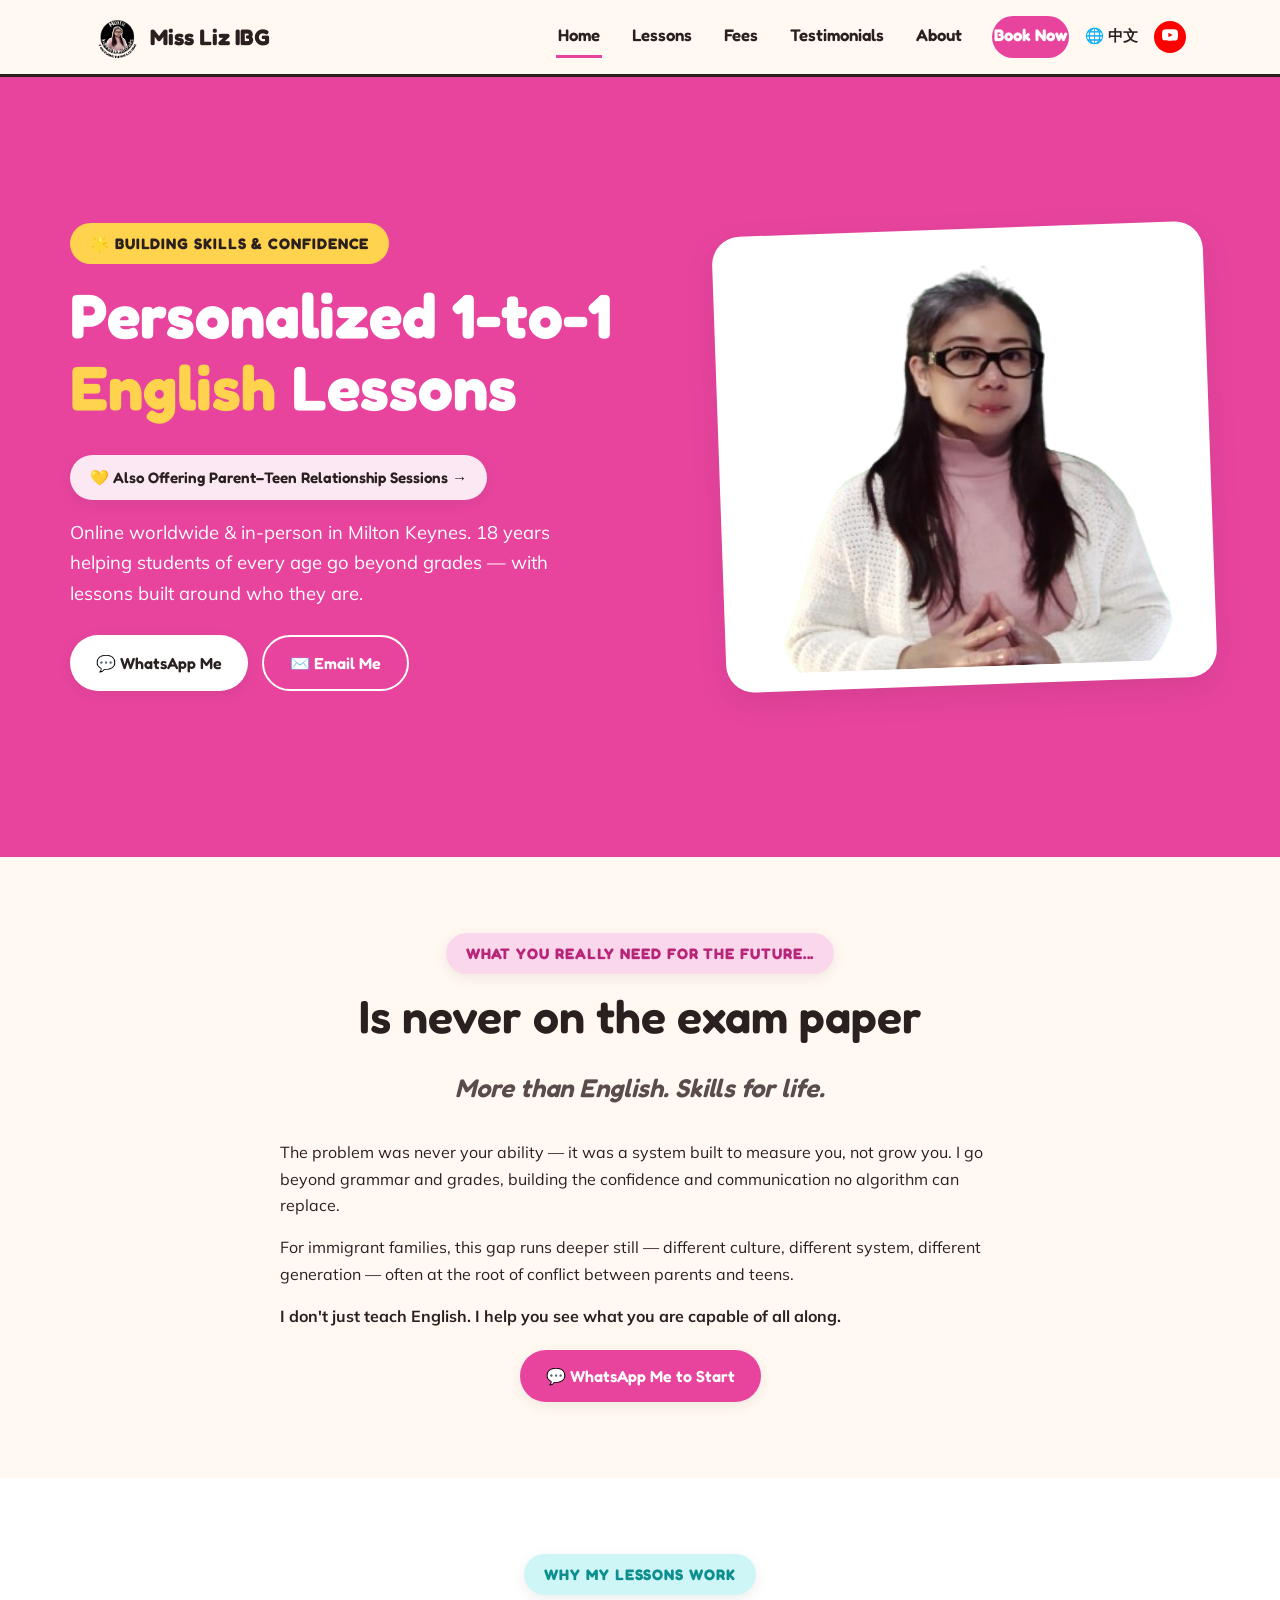
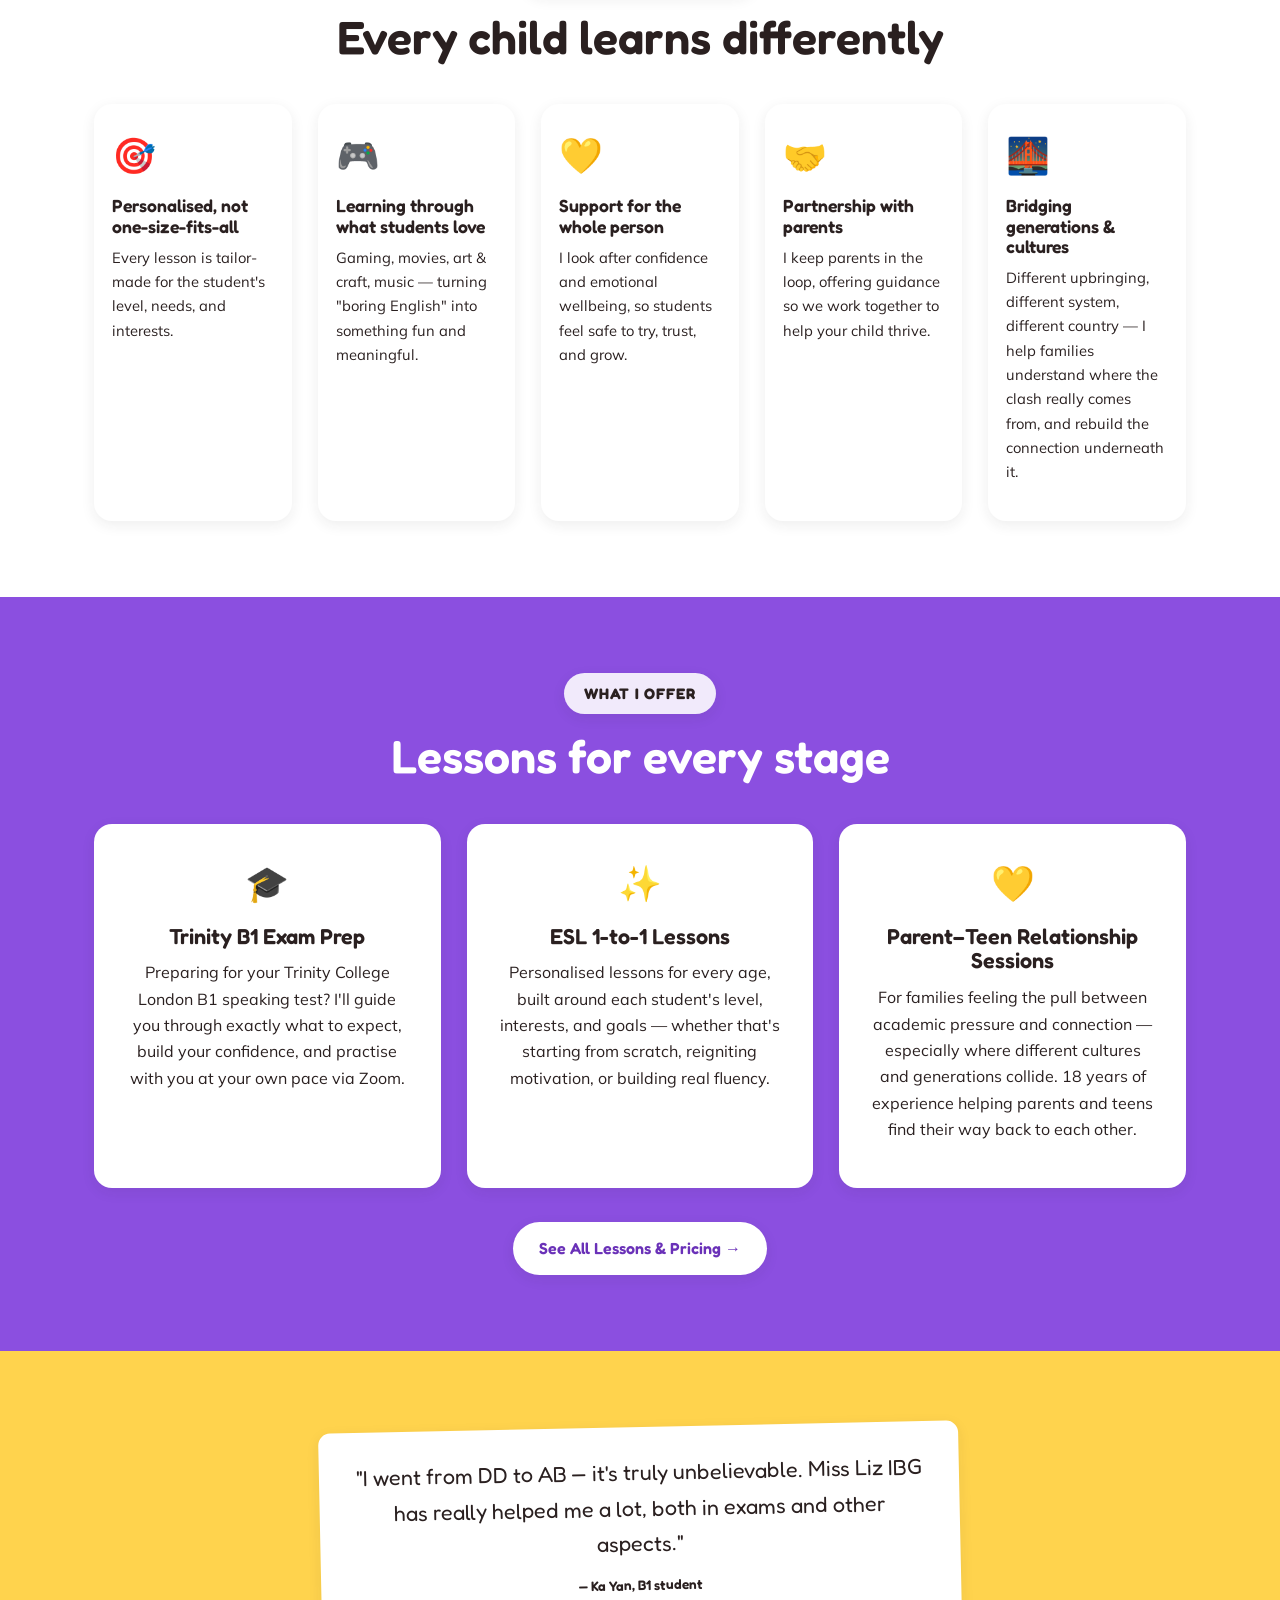
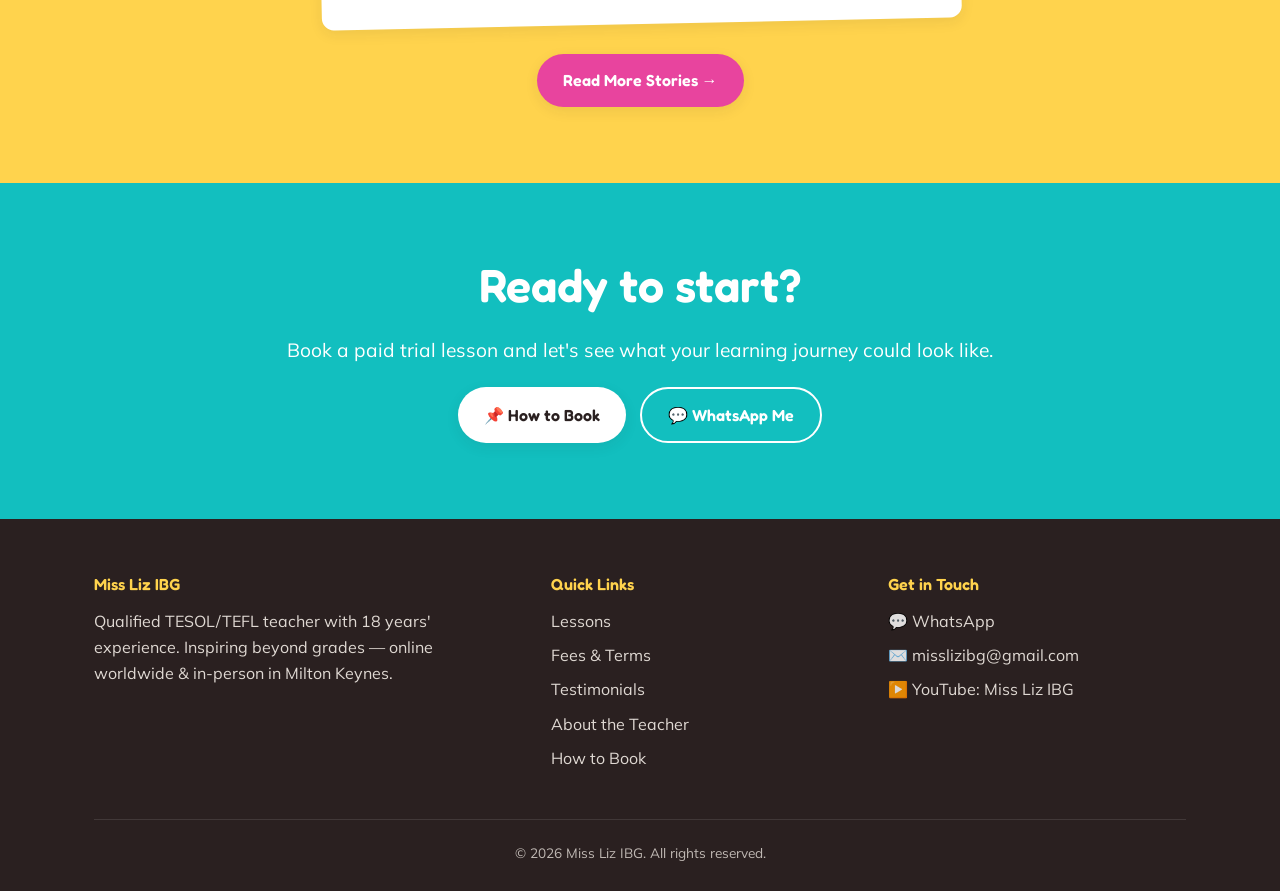
==== index.html @ a140d5cb "Update index.html" ====
<!DOCTYPE html>
<html lang="en">
<head>
<meta charset="UTF-8">
<title>Miss Liz IBG | Personalized 1-to-1 English Lessons | TESOL TEFL ESL Teacher</title>
<meta name="viewport" content="width=device-width, initial-scale=1.0">
<meta name="description" content="Personalized 1-to-1 English lessons with Miss Liz — qualified TESOL/TEFL teacher with 18 years' experience. Online worldwide & in-person in Milton Keynes. Building skills & confidence beyond grades.">
<meta name="keywords" content="Miss Liz IBG, ESL teacher, online English lessons, TESOL TEFL teacher, Trinity B1 exam prep, English tutor Milton Keynes, Cantonese English teacher, parent teen relationship coaching">
<meta name="author" content="Liz Wong">
<link rel="canonical" href="https://misslizibg.com/">
<link rel="alternate" hreflang="zh-Hant" href="https://misslizibg.com/index-zh.html">
<link rel="alternate" hreflang="en" href="https://misslizibg.com/">
<meta property="og:title" content="Miss Liz IBG | Personalized 1-to-1 English Lessons">
<meta property="og:description" content="Qualified TESOL/TEFL teacher with 18 years' experience. Building skills & confidence beyond grades — online worldwide & in-person in Milton Keynes.">
<meta property="og:type" content="website">
<meta property="og:url" content="https://misslizibg.com/">
<meta property="og:image" content="https://misslizibg.com/images/liz-headshot.png">
<meta property="og:locale" content="en_GB">
<link rel="icon" href="images/logo.png">
<link rel="preconnect" href="https://fonts.googleapis.com">
<link href="https://fonts.googleapis.com/css2?family=Fredoka:wght@500;600;700&family=Mulish:wght@400;600;700;800&display=swap" rel="stylesheet">
<link rel="stylesheet" href="css/style.css">
<script type="application/ld+json">
{
  "@context": "https://schema.org",
  "@graph": [
    {
      "@type": "Person",
      "@id": "https://misslizibg.com/#liz",
      "name": "Liz Wong",
      "alternateName": "Miss Liz",
      "jobTitle": "TESOL/TEFL English Teacher & Parent-Teen Relationship Specialist",
      "description": "Qualified TESOL/TEFL teacher with 18 years' experience. Personalized 1-to-1 English lessons, Trinity B1 exam prep, and parent-teen relationship coaching. Online worldwide & in-person in Milton Keynes.",
      "url": "https://misslizibg.com",
      "image": "https://misslizibg.com/images/liz-headshot.png",
      "address": {
        "@type": "PostalAddress",
        "addressLocality": "Milton Keynes",
        "addressRegion": "Buckinghamshire",
        "addressCountry": "GB"
      },
      "knowsLanguage": ["en-GB", "yue", "zh-Hans"],
      "sameAs": [
        "https://www.youtube.com/@MissLizIBG",
        "https://lizwong.co.uk"
      ]
    },
    {
      "@type": "WebSite",
      "@id": "https://misslizibg.com/#website",
      "url": "https://misslizibg.com",
      "name": "Miss Liz IBG | Personalized 1-to-1 English Lessons",
      "publisher": { "@id": "https://misslizibg.com/#liz" },
      "inLanguage": ["en-GB", "zh-Hant"]
    }
  ]
}
</script>
</head>
<body>

<nav class="site-nav">
  <div class="nav-inner">
    <a class="nav-brand" href="index.html"><img src="images/logo.png" alt="Miss Liz IBG logo"> Miss Liz IBG</a>
    <button class="nav-toggle" onclick="document.getElementById('navlinks').classList.toggle('open')">☰</button>
    <div class="nav-links" id="navlinks">
      <a href="index.html" class="active">Home</a>
      <a href="lessons.html">Lessons</a>
      <a href="fees.html">Fees</a>
      <a href="testimonials.html">Testimonials</a>
      <a href="about.html">About</a>
      <div class="nav-right">
        <a class="nav-cta" href="book.html">Book Now</a>
        <a class="nav-lang" href="index-zh.html" aria-label="中文版">🌐 中文</a>
        <a class="nav-yt" href="https://www.youtube.com/@MissLizIBG" target="_blank" rel="noopener" aria-label="YouTube channel">
          <svg viewBox="0 0 24 24" fill="currentColor"><path d="M23.5 6.2a3 3 0 0 0-2.1-2.1C19.5 3.5 12 3.5 12 3.5s-7.5 0-9.4.6A3 3 0 0 0 .5 6.2 31.6 31.6 0 0 0 0 12a31.6 31.6 0 0 0 .5 5.8 3 3 0 0 0 2.1 2.1c1.9.6 9.4.6 9.4.6s7.5 0 9.4-.6a3 3 0 0 0 2.1-2.1A31.6 31.6 0 0 0 24 12a31.6 31.6 0 0 0-.5-5.8ZM9.6 15.5v-7l6.3 3.5-6.3 3.5Z"/></svg>
        </a>
      </div>
    </div>
  </div>
</nav>

<header class="band band-pink">
  <div class="container hero">
    <div>
      <span class="eyebrow" style="background:var(--yellow); color:var(--ink) !important; box-shadow:none;">🌟 Building Skills & Confidence</span>
      <h1>Personalized 1-to-1 <span>English</span> Lessons</h1>
      <a class="btn-link-pill" href="lessons.html" style="margin-bottom:18px;">💛 Also Offering Parent–Teen Relationship Sessions →</a>
      <p style="font-size:1.15rem; max-width:520px;">Online worldwide & in-person in Milton Keynes. 18 years helping students of every age go beyond grades — with lessons built around who they are.</p>
      <div class="btn-row" style="margin-top:26px;">
        <a class="btn btn-white" href="https://wa.me/85292589612" target="_blank" rel="noopener">💬 WhatsApp Me</a>
        <a class="btn btn-outline" href="mailto:misslizibg@gmail.com">✉️ Email Me</a>
      </div>
    </div>
    <div class="hero-photo-wrap">
      <img src="images/liz-headshot.png" alt="Miss Liz, qualified TESOL TEFL ESL teacher">
    </div>
  </div>
</header>

<section class="band band-cream">
  <div class="container text-center">
    <span class="eyebrow" style="background:var(--pink-soft); color:var(--pink-dark) !important;">What YOU really need for the future...</span>
    <h2>Is never on the exam paper</h2>
    <p class="max-prose mx-auto" style="font-family:'Fredoka'; font-size:1.6rem; font-weight:600; font-style:italic; color:var(--ink-soft);">More than English. Skills for life.</p>
    <div class="max-prose mx-auto" style="text-align:left; margin-top:30px;">
      <p>The problem was never your ability — it was a system built to measure you, not grow you. I go beyond grammar and grades, building the confidence and communication no algorithm can replace.</p>
      <p>For immigrant families, this gap runs deeper still — different culture, different system, different generation — often at the root of conflict between parents and teens.</p>
      <p><strong>I don't just teach English. I help you see what you are capable of all along.</strong></p>
    </div>
    <div class="btn-row" style="justify-content:center; margin-top:20px;">
      <a class="btn btn-pink" href="https://wa.me/85292589612" target="_blank" rel="noopener">💬 WhatsApp Me to Start</a>
    </div>
  </div>
</section>

<section class="band band-white">
  <div class="container text-center">
    <span class="eyebrow" style="background:var(--teal-soft); color:var(--teal-dark) !important;">Why my lessons work</span>
    <h2>Every child learns differently</h2>
    <div class="card-grid card-grid-5" style="text-align:left;">
      <div class="card">
        <span class="icon">🎯</span>
        <h3>Personalised, not one-size-fits-all</h3>
        <p>Every lesson is tailor-made for the student's level, needs, and interests.</p>
      </div>
      <div class="card">
        <span class="icon">🎮</span>
        <h3>Learning through what students love</h3>
        <p>Gaming, movies, art & craft, music — turning "boring English" into something fun and meaningful.</p>
      </div>
      <div class="card">
        <span class="icon">💛</span>
        <h3>Support for the whole person</h3>
        <p>I look after confidence and emotional wellbeing, so students feel safe to try, trust, and grow.</p>
      </div>
      <div class="card">
        <span class="icon">🤝</span>
        <h3>Partnership with parents</h3>
        <p>I keep parents in the loop, offering guidance so we work together to help your child thrive.</p>
      </div>
      <div class="card">
        <span class="icon">🌉</span>
        <h3>Bridging generations & cultures</h3>
        <p>Different upbringing, different system, different country — I help families understand where the clash really comes from, and rebuild the connection underneath it.</p>
      </div>
    </div>
  </div>
</section>

<section class="band band-purple">
  <div class="container text-center">
    <span class="eyebrow">What I offer</span>
    <h2>Lessons for every stage</h2>
    <div class="card-grid">
      <div class="card">
        <span class="icon">🎓</span>
        <h3>Trinity B1 Exam Prep</h3>
        <p>Preparing for your Trinity College London B1 speaking test? I'll guide you through exactly what to expect, build your confidence, and practise with you at your own pace via Zoom.</p>
      </div>
      <div class="card">
        <span class="icon">✨</span>
        <h3>ESL 1-to-1 Lessons</h3>
        <p>Personalised lessons for every age, built around each student's level, interests, and goals — whether that's starting from scratch, reigniting motivation, or building real fluency.</p>
      </div>
      <div class="card">
        <span class="icon">💛</span>
        <h3>Parent–Teen Relationship Sessions</h3>
        <p>For families feeling the pull between academic pressure and connection — especially where different cultures and generations collide. 18 years of experience helping parents and teens find their way back to each other.</p>
      </div>
    </div>
    <a class="btn btn-white" style="margin-top:34px; color:var(--purple-dark);" href="lessons.html">See All Lessons & Pricing →</a>
  </div>
</section>

<section class="band band-yellow">
  <div class="container text-center">
    <div class="sticky-note mx-auto" style="background:#fff;">
      "I went from DD to AB — it's truly unbelievable. Miss Liz IBG has really helped me a lot, both in exams and other aspects."
      <div style="font-size:0.85rem; margin-top:12px; font-weight:600;">— Ka Yan, B1 student</div>
    </div>
    <div style="margin-top:30px;">
      <a class="btn btn-pink" href="testimonials.html">Read More Stories →</a>
    </div>
  </div>
</section>

<section class="band band-teal">
  <div class="container text-center">
    <h2>Ready to start?</h2>
    <p class="max-prose mx-auto" style="font-size:1.2rem;">Book a paid trial lesson and let's see what your learning journey could look like.</p>
    <div class="btn-row" style="justify-content:center; margin-top:20px;">
      <a class="btn btn-white" href="book.html">📌 How to Book</a>
      <a class="btn btn-outline" href="https://wa.me/85292589612" target="_blank" rel="noopener">💬 WhatsApp Me</a>
    </div>
  </div>
</section>

<footer class="site-footer">
  <div class="container">
    <div class="footer-grid">
      <div>
        <h4>Miss Liz IBG</h4>
        <p style="opacity:0.85;">Qualified TESOL/TEFL teacher with 18 years' experience. Inspiring beyond grades — online worldwide & in-person in Milton Keynes.</p>
      </div>
      <div>
        <h4>Quick Links</h4>
        <a href="lessons.html">Lessons</a>
        <a href="fees.html">Fees & Terms</a>
        <a href="testimonials.html">Testimonials</a>
        <a href="about.html">About the Teacher</a>
        <a href="book.html">How to Book</a>
      </div>
      <div>
        <h4>Get in Touch</h4>
        <a href="https://wa.me/85292589612" target="_blank" rel="noopener">💬 WhatsApp</a>
        <a href="mailto:misslizibg@gmail.com">✉️ misslizibg@gmail.com</a>
        <a href="https://www.youtube.com/@MissLizIBG" target="_blank" rel="noopener">▶️ YouTube: Miss Liz IBG</a>
      </div>
    </div>
    <div class="footer-bottom">© 2026 Miss Liz IBG. All rights reserved.</div>
  </div>
</footer>

</body>
</html>
---- css/style.css ----
/* ===========================================================
   Miss Liz IBG — shared stylesheet (v2)
   =========================================================== */

:root {
  --pink: #E8449E;
  --pink-dark: #B8267A;
  --pink-soft: #FBD7EC;
  --teal: #12BFBF;
  --teal-dark: #0D8F8F;
  --teal-soft: #CFF6F6;
  --purple: #8B4FE0;
  --purple-dark: #6A31B8;
  --purple-soft: #E7D9FB;
  --orange: #FF9D2F;
  --orange-dark: #D97D14;
  --orange-soft: #FFE4C2;
  --yellow: #FFD34D;
  --cream: #FFF9F2;
  --ink: #2A2020;
  --ink-soft: #5B4C4C;
  --white: #FFFFFF;
  --radius-lg: 28px;
  --radius-md: 18px;
  --radius-sm: 12px;
  --shadow: 0 10px 30px rgba(42, 32, 32, 0.10);
  --shadow-sm: 0 4px 14px rgba(42, 32, 32, 0.08);
}

* { box-sizing: border-box; }
html { scroll-behavior: smooth; }

body {
  margin: 0;
  font-family: "Mulish", -apple-system, BlinkMacSystemFont, sans-serif;
  color: var(--ink);
  background: var(--cream);
  line-height: 1.65;
  -webkit-font-smoothing: antialiased;
}

h1, h2, h3, h4 {
  font-family: "Fredoka", "Mulish", sans-serif;
  font-weight: 600;
  line-height: 1.15;
  margin: 0 0 0.5em;
}

/* bigger type scale */
h1 { font-size: clamp(2.6rem, 5.8vw, 3.9rem); font-weight: 700; }
h2 { font-size: clamp(2.05rem, 4.2vw, 2.9rem); }
h3 { font-size: 1.35rem; }

p { margin: 0 0 1em; }
a { color: inherit; text-decoration: none; }
img { max-width: 100%; display: block; }

.container {
  max-width: 1140px;
  margin: 0 auto;
  padding: 0 24px;
}

/* eyebrow badges: bigger, always black text, crisper background */
.eyebrow {
  display: inline-block;
  font-family: "Fredoka", sans-serif;
  font-weight: 700;
  font-size: 0.95rem;
  letter-spacing: 0.06em;
  text-transform: uppercase;
  padding: 8px 20px;
  border-radius: 999px;
  background: rgba(255,255,255,0.88);
  color: var(--ink) !important;
  box-shadow: var(--shadow-sm);
  margin-bottom: 16px;
}

/* ---------- Buttons ---------- */
.btn {
  display: inline-flex;
  align-items: center;
  gap: 8px;
  font-family: "Fredoka", sans-serif;
  font-weight: 600;
  font-size: 1rem;
  padding: 13px 26px;
  border-radius: 999px;
  border: none;
  cursor: pointer;
  transition: transform 0.15s ease, box-shadow 0.15s ease;
  box-shadow: var(--shadow-sm);
}
.btn:hover { transform: translateY(-2px); }
.btn-white { background: var(--white); color: var(--ink); }
.btn-pink { background: var(--pink); color: var(--white); }
.btn-teal { background: var(--teal); color: var(--white); }
.btn-purple { background: var(--purple); color: var(--white); }
.btn-outline { background: transparent; border: 2px solid currentColor; box-shadow: none; }
.btn-row { display: flex; gap: 14px; flex-wrap: wrap; }

.btn-link-pill {
  display: inline-flex;
  align-items: center;
  gap: 8px;
  font-family: "Fredoka", sans-serif;
  font-weight: 600;
  font-size: 0.95rem;
  padding: 10px 20px;
  border-radius: 999px;
  background: rgba(255,255,255,0.88);
  color: var(--ink);
  box-shadow: var(--shadow-sm);
}
.btn-link-pill:hover { transform: translateY(-2px); }

/* ---------- Nav ---------- */
.site-nav {
  position: sticky;
  top: 0;
  z-index: 100;
  background: rgba(255,249,242,0.92);
  backdrop-filter: blur(8px);
  border-bottom: 3px solid var(--ink);
}
.nav-inner {
  max-width: 1140px;
  margin: 0 auto;
  padding: 14px 24px;
  display: flex;
  align-items: center;
  justify-content: space-between;
  gap: 16px;
}
.nav-brand { display: flex; align-items: center; gap: 10px; font-family: "Fredoka"; font-weight: 700; font-size: 1.4rem; }
.nav-brand img { width: 46px; height: 46px; border-radius: 50%; }
.nav-links { display: flex; align-items: center; gap: 28px; font-family: "Fredoka"; font-weight: 600; font-size: 1.05rem; flex-wrap: wrap; }
.nav-links a { padding: 6px 2px; border-bottom: 3px solid transparent; }
.nav-links a:hover, .nav-links a.active { border-bottom-color: var(--pink); }
.nav-cta { background: var(--pink); color: var(--white); padding: 10px 22px; border-radius: 999px; font-weight: 700; white-space: nowrap; }
.nav-toggle { display: none; }

@media (max-width: 820px) {
  .nav-links { display: none; }
  .nav-toggle { display: block; background: none; border: none; font-size: 1.6rem; cursor: pointer; }
  .nav-inner { flex-wrap: wrap; }
  .nav-links.open { display: flex; flex-direction: column; width: 100%; align-items: flex-start; gap: 10px; padding-top: 10px; }
}

/* ---------- Section blocks (color bands) ---------- */
.band { padding: 76px 0; position: relative; }
.band-cream { background: var(--cream); }
.band-pink { background: var(--pink); color: var(--white); }
.band-teal { background: var(--teal); color: var(--white); }
.band-purple { background: var(--purple); color: var(--white); }
.band-orange { background: var(--orange); color: var(--white); }
.band-yellow { background: var(--yellow); color: var(--ink); }
.band-white { background: var(--white); }

/* ---------- Hero ---------- */
.hero {
  display: grid;
  grid-template-columns: 1.1fr 0.9fr;
  gap: 48px;
  align-items: center;
  padding: 70px 0 90px;
}
.hero-photo-wrap {
  background: var(--white);
  border-radius: var(--radius-lg);
  padding: 18px;
  box-shadow: var(--shadow);
  transform: rotate(-2deg);
}
.hero-photo-wrap img { border-radius: var(--radius-md); width: 100%; }
.hero h1 span { color: var(--yellow); }
@media (max-width: 860px) {
  .hero { grid-template-columns: 1fr; text-align: center; }
  .hero-photo-wrap { max-width: 340px; margin: 0 auto; transform: rotate(0); }
  .btn-row { justify-content: center; }
}

/* ---------- Cards ---------- */
.card-grid {
  display: grid;
  grid-template-columns: repeat(auto-fit, minmax(230px, 1fr));
  gap: 26px;
  margin-top: 40px;
}

/* forces all 5 cards into a single row on desktop, wraps on smaller screens */
.card-grid-5 {
  grid-template-columns: repeat(5, 1fr);
}
.card-grid-5 .card { padding: 22px 18px; }
.card-grid-5 .card h3 { font-size: 1.1rem; }
.card-grid-5 .card p { font-size: 0.92rem; }
@media (max-width: 1000px) {
  .card-grid-5 { grid-template-columns: repeat(3, 1fr); }
}
@media (max-width: 640px) {
  .card-grid-5 { grid-template-columns: repeat(2, 1fr); }
}
@media (max-width: 440px) {
  .card-grid-5 { grid-template-columns: 1fr; }
}
.card {
  background: var(--white);
  border-radius: var(--radius-md);
  padding: 30px;
  box-shadow: var(--shadow-sm);
  color: var(--ink);
}
.card .icon { font-size: 2.2rem; margin-bottom: 12px; display: block; }

/* sticky-note callout */
.sticky-note {
  background: var(--yellow);
  border-radius: var(--radius-sm);
  padding: 28px 32px;
  max-width: 640px;
  transform: rotate(-1.2deg);
  box-shadow: var(--shadow-sm);
  font-family: "Fredoka";
  font-size: 1.35rem;
  color: var(--ink);
}

/* ---------- Lesson / fee cards ---------- */
.lesson-card {
  background: var(--white);
  border-radius: var(--radius-lg);
  padding: 34px;
  box-shadow: var(--shadow);
  margin-bottom: 28px;
  display: grid;
  grid-template-columns: 90px 1fr;
  gap: 24px;
  align-items: start;
}
.lesson-card .badge {
  width: 66px; height: 66px; border-radius: 50%;
  display: flex; align-items: center; justify-content: center;
  font-size: 1.7rem; color: var(--white);
}
.lesson-price {
  display: inline-block;
  margin-top: 14px;
  font-family: "Fredoka";
  font-weight: 700;
  padding: 8px 18px;
  border-radius: 999px;
  background: var(--teal-soft);
  color: var(--teal-dark);
}
@media (max-width: 600px) {
  .lesson-card { grid-template-columns: 1fr; }
}

/* ---------- Testimonials ---------- */
.testimonial {
  background: var(--white);
  border-radius: var(--radius-lg);
  box-shadow: var(--shadow);
  padding: 30px;
  margin-bottom: 30px;
  display: grid;
  grid-template-columns: 150px 1fr;
  gap: 26px;
}
.testimonial img { border-radius: var(--radius-md); object-fit: cover; width: 150px; height: 150px; }
.testimonial-name { font-family: "Fredoka"; font-weight: 600; color: var(--pink-dark); margin-top: 12px; }
.zh { color: var(--ink-soft); font-size: 0.92rem; }
@media (max-width: 640px) {
  .testimonial { grid-template-columns: 1fr; }
  .testimonial img { width: 100%; height: 200px; }
}

/* ---------- Steps ---------- */
.step {
  display: grid;
  grid-template-columns: 60px 1fr;
  gap: 20px;
  margin-bottom: 34px;
}
.step .num {
  width: 56px; height: 56px; border-radius: 50%;
  background: var(--white); color: var(--pink);
  font-family: "Fredoka"; font-weight: 700; font-size: 1.4rem;
  display: flex; align-items: center; justify-content: center;
  box-shadow: var(--shadow-sm);
}

/* ---------- Footer ---------- */
.site-footer {
  background: var(--ink);
  color: var(--cream);
  padding: 56px 0 26px;
}
.footer-grid { display: grid; grid-template-columns: 1.4fr 1fr 1fr; gap: 40px; margin-bottom: 40px; }
.footer-grid h4 { font-family: "Fredoka"; color: var(--yellow); margin-bottom: 14px; }
.footer-grid a { display: block; margin-bottom: 8px; color: var(--cream); opacity: 0.85; }
.footer-grid a:hover { opacity: 1; text-decoration: underline; }
.footer-bottom { border-top: 1px solid rgba(255,255,255,0.15); padding-top: 22px; font-size: 0.85rem; opacity: 0.7; text-align: center; }
@media (max-width: 760px) { .footer-grid { grid-template-columns: 1fr; } }

/* ---------- Misc ---------- */
.text-center { text-align: center; }
.max-prose { max-width: 720px; }
.mx-auto { margin-left: auto; margin-right: auto; }
ul.check { list-style: none; padding: 0; margin: 0; }
ul.check li { position: relative; padding-left: 30px; margin-bottom: 12px; }
ul.check li::before { content: "✓"; position: absolute; left: 0; font-weight: 700; color: var(--teal-dark); }
.nav-right {
  display: flex;
  align-items: center;
  gap: 14px;
}
.nav-lang {
  font-family: "Fredoka", sans-serif;
  font-weight: 600;
  font-size: 0.95rem;
  color: var(--ink);
  white-space: nowrap;
}
.nav-lang:hover { color: var(--pink); }

.nav-yt {
  display: inline-flex;
  align-items: center;
  justify-content: center;
  width: 32px;
  height: 32px;
  border-radius: 50%;
  background: #FF0000;
  flex-shrink: 0;
}
.nav-yt svg {
  width: 16px;
  height: 16px;
  color: #fff;
}
.story-grid { display:grid; grid-template-columns: 1fr 1fr; gap:40px; align-items:center; }
@media (max-width: 860px) {
  .story-grid { grid-template-columns: 1fr; text-align:center; }
  .story-grid .hero-photo-wrap { max-width:340px; margin:0 auto; transform:rotate(0); }
}
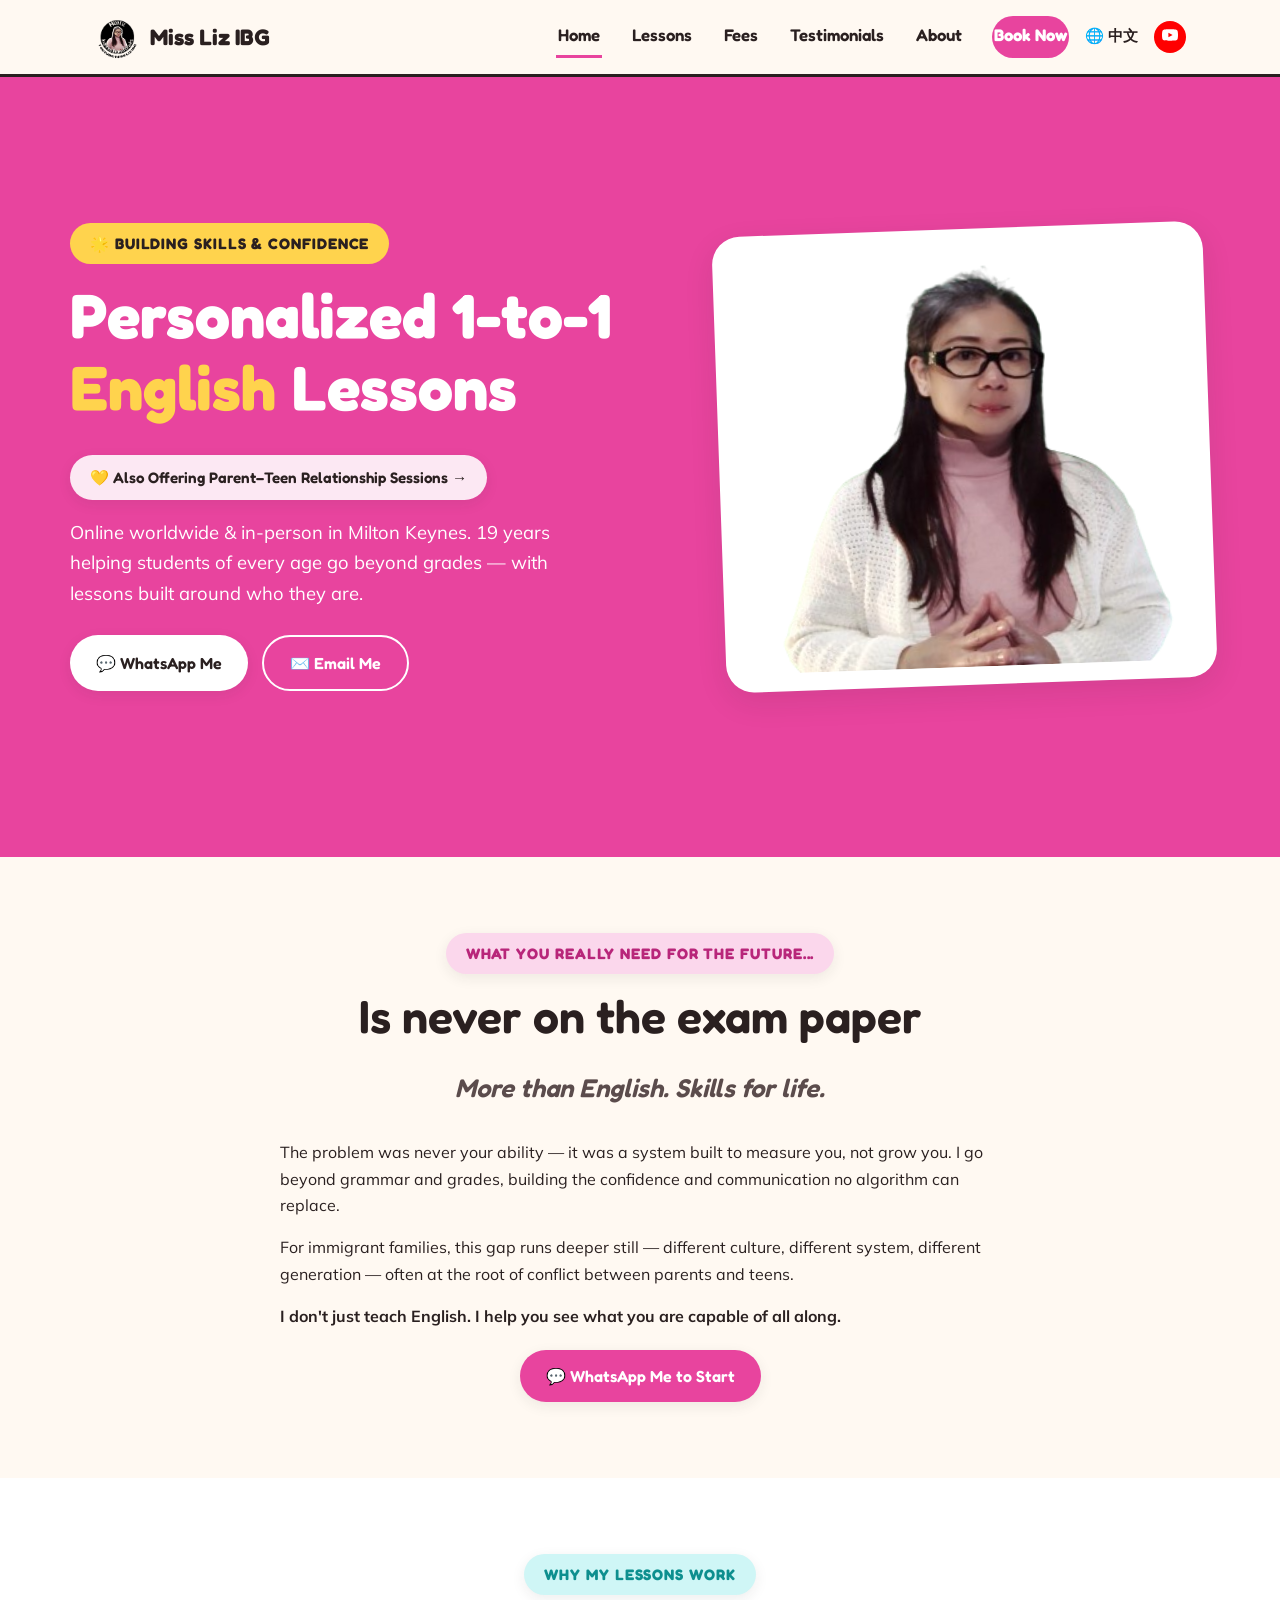
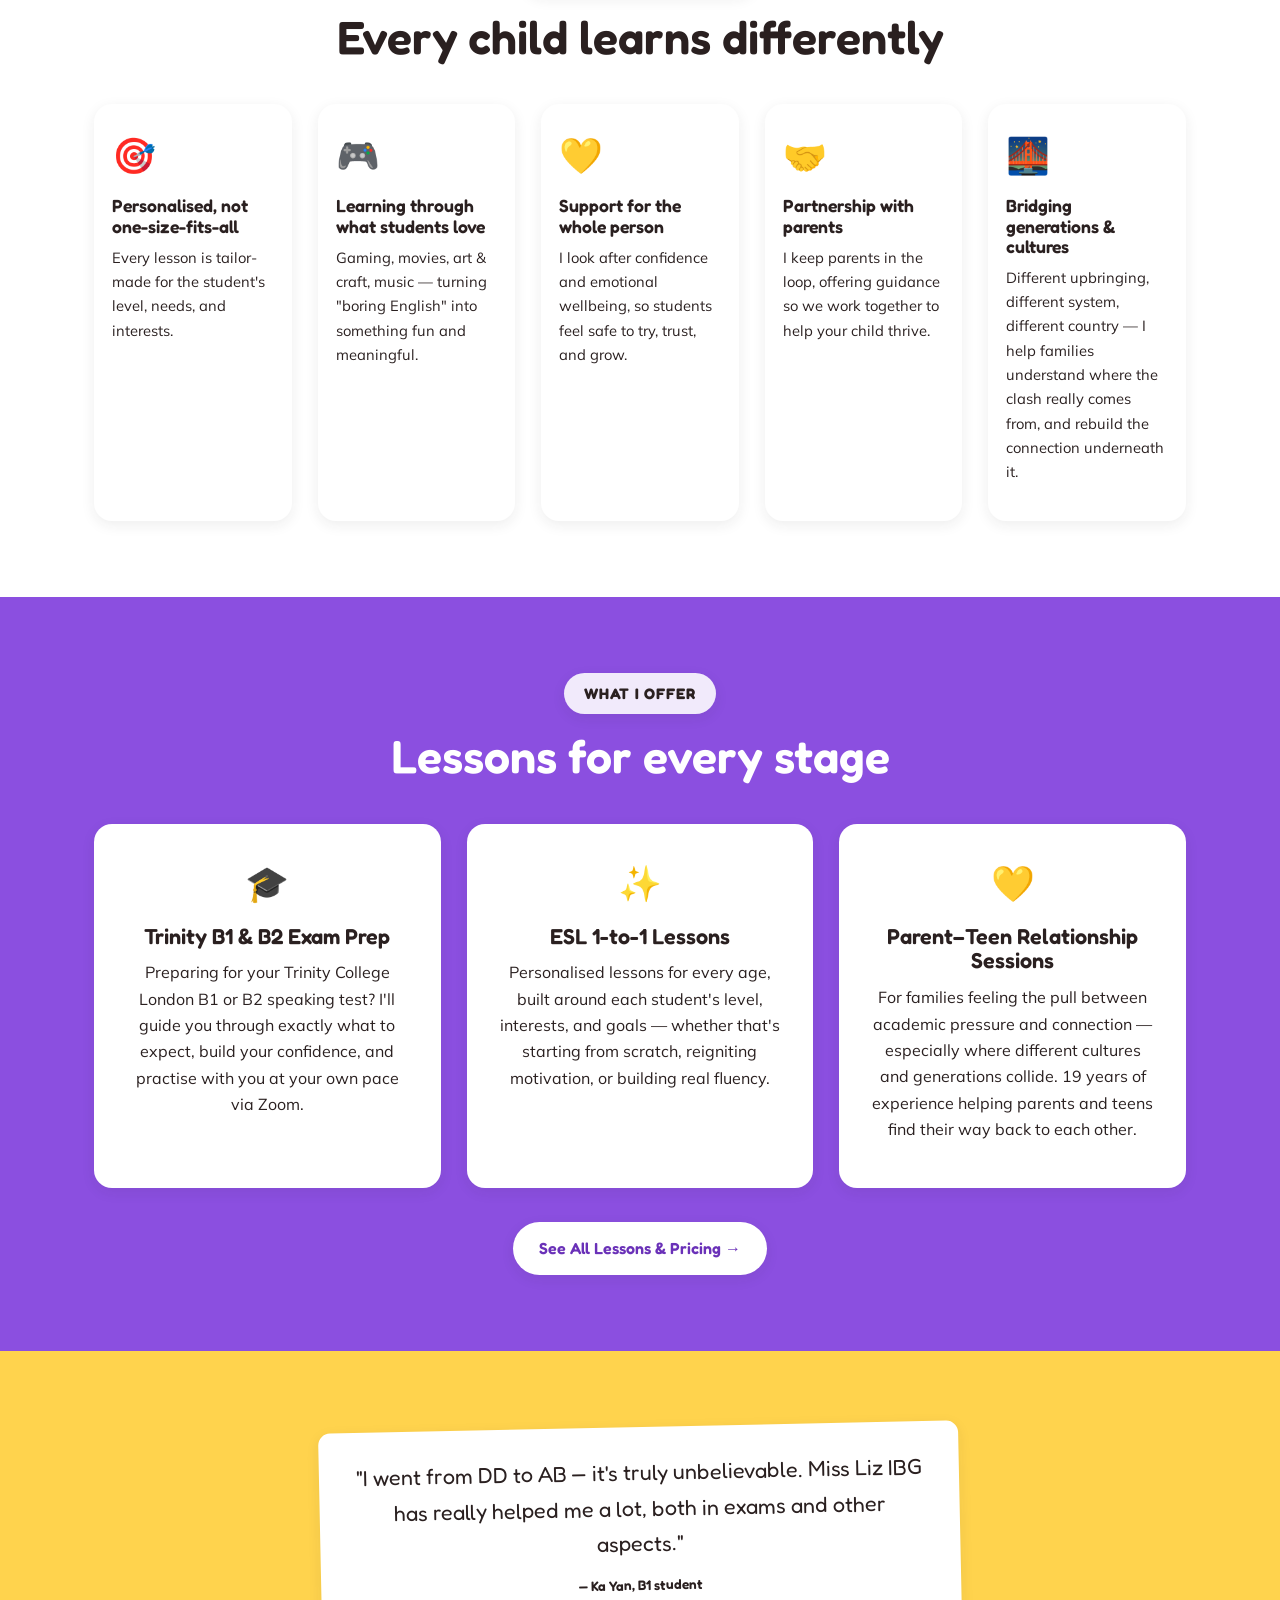
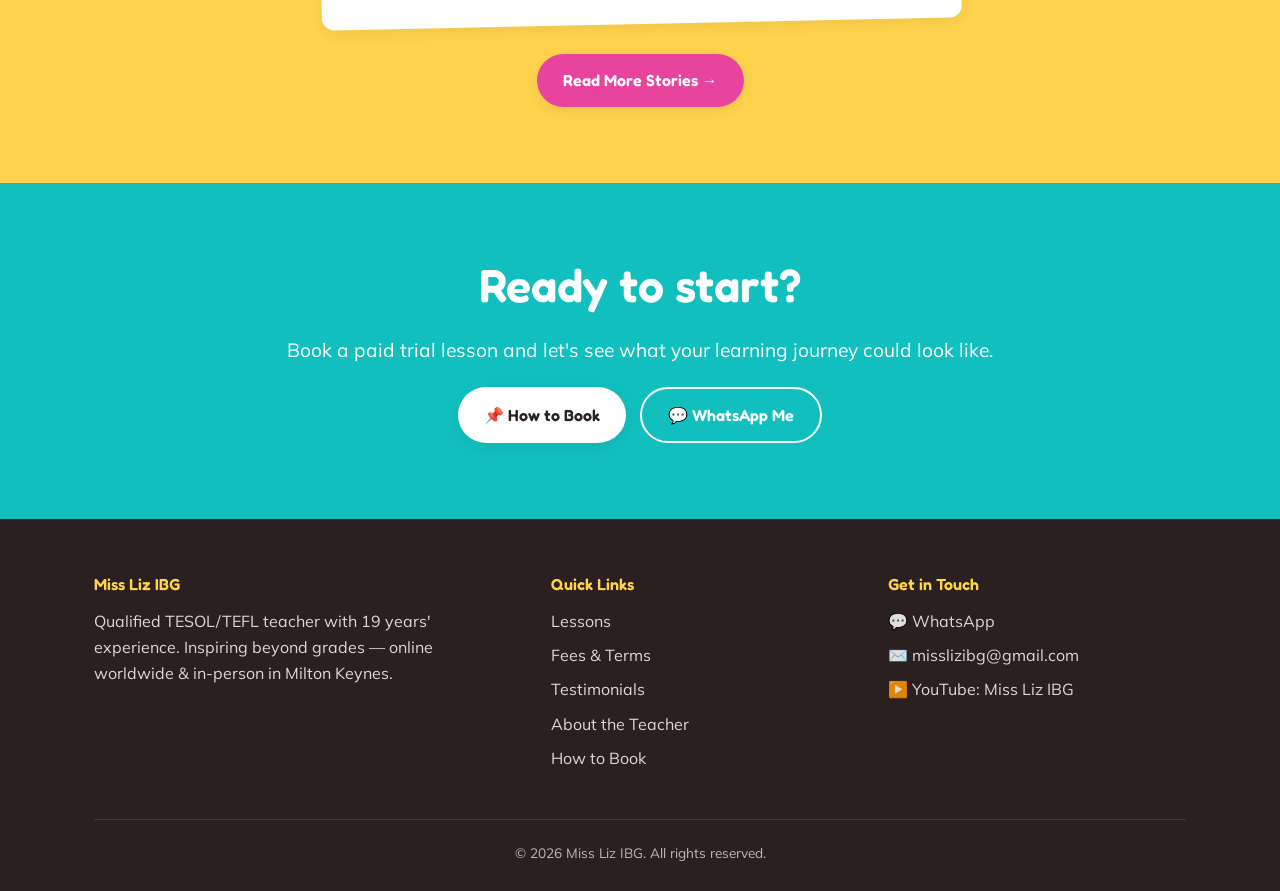
==== commit 390a29c1: "Update index.html" ====
--- a/index.html
+++ b/index.html
@@ -1,18 +1,17 @@
-
 <!DOCTYPE html>
 <html lang="en">
 <head>
 <meta charset="UTF-8">
 <title>Miss Liz IBG | Personalized 1-to-1 English Lessons | TESOL TEFL ESL Teacher</title>
 <meta name="viewport" content="width=device-width, initial-scale=1.0">
-<meta name="description" content="Personalized 1-to-1 English lessons with Miss Liz — qualified TESOL/TEFL teacher with 18 years' experience. Online worldwide & in-person in Milton Keynes. Building skills & confidence beyond grades.">
-<meta name="keywords" content="Miss Liz IBG, ESL teacher, online English lessons, TESOL TEFL teacher, Trinity B1 exam prep, English tutor Milton Keynes, Cantonese English teacher, parent teen relationship coaching">
+<meta name="description" content="Personalized 1-to-1 English lessons with Miss Liz — qualified TESOL/TEFL teacher with 19 years' experience. Online worldwide & in-person in Milton Keynes. Building skills & confidence beyond grades.">
+<meta name="keywords" content="Miss Liz IBG, ESL teacher, online English lessons, TESOL TEFL teacher, Trinity B1 exam prep, Trinity B2 exam prep, English tutor Milton Keynes, Cantonese English teacher, parent teen relationship coaching">
 <meta name="author" content="Liz Wong">
 <link rel="canonical" href="https://misslizibg.com/">
 <link rel="alternate" hreflang="zh-Hant" href="https://misslizibg.com/index-zh.html">
 <link rel="alternate" hreflang="en" href="https://misslizibg.com/">
 <meta property="og:title" content="Miss Liz IBG | Personalized 1-to-1 English Lessons">
-<meta property="og:description" content="Qualified TESOL/TEFL teacher with 18 years' experience. Building skills & confidence beyond grades — online worldwide & in-person in Milton Keynes.">
+<meta property="og:description" content="Qualified TESOL/TEFL teacher with 19 years' experience. Building skills & confidence beyond grades — online worldwide & in-person in Milton Keynes.">
 <meta property="og:type" content="website">
 <meta property="og:url" content="https://misslizibg.com/">
 <meta property="og:image" content="https://misslizibg.com/images/liz-headshot.png">
@@ -31,7 +30,7 @@
       "name": "Liz Wong",
       "alternateName": "Miss Liz",
       "jobTitle": "TESOL/TEFL English Teacher & Parent-Teen Relationship Specialist",
-      "description": "Qualified TESOL/TEFL teacher with 18 years' experience. Personalized 1-to-1 English lessons, Trinity B1 exam prep, and parent-teen relationship coaching. Online worldwide & in-person in Milton Keynes.",
+      "description": "Qualified TESOL/TEFL teacher with 19 years' experience. Personalized 1-to-1 English lessons, Trinity B1 and B2 exam prep, and parent-teen relationship coaching. Online worldwide & in-person in Milton Keynes.",
       "url": "https://misslizibg.com",
       "image": "https://misslizibg.com/images/liz-headshot.png",
       "address": {
@@ -87,7 +86,7 @@
       <span class="eyebrow" style="background:var(--yellow); color:var(--ink) !important; box-shadow:none;">🌟 Building Skills & Confidence</span>
       <h1>Personalized 1-to-1 <span>English</span> Lessons</h1>
       <a class="btn-link-pill" href="lessons.html" style="margin-bottom:18px;">💛 Also Offering Parent–Teen Relationship Sessions →</a>
-      <p style="font-size:1.15rem; max-width:520px;">Online worldwide & in-person in Milton Keynes. 18 years helping students of every age go beyond grades — with lessons built around who they are.</p>
+      <p style="font-size:1.15rem; max-width:520px;">Online worldwide & in-person in Milton Keynes. 19 years helping students of every age go beyond grades — with lessons built around who they are.</p>
       <div class="btn-row" style="margin-top:26px;">
         <a class="btn btn-white" href="https://wa.me/85292589612" target="_blank" rel="noopener">💬 WhatsApp Me</a>
         <a class="btn btn-outline" href="mailto:misslizibg@gmail.com">✉️ Email Me</a>
@@ -156,8 +155,8 @@
     <div class="card-grid">
       <div class="card">
         <span class="icon">🎓</span>
-        <h3>Trinity B1 Exam Prep</h3>
-        <p>Preparing for your Trinity College London B1 speaking test? I'll guide you through exactly what to expect, build your confidence, and practise with you at your own pace via Zoom.</p>
+        <h3>Trinity B1 & B2 Exam Prep</h3>
+        <p>Preparing for your Trinity College London B1 or B2 speaking test? I'll guide you through exactly what to expect, build your confidence, and practise with you at your own pace via Zoom.</p>
       </div>
       <div class="card">
         <span class="icon">✨</span>
@@ -167,7 +166,7 @@
       <div class="card">
         <span class="icon">💛</span>
         <h3>Parent–Teen Relationship Sessions</h3>
-        <p>For families feeling the pull between academic pressure and connection — especially where different cultures and generations collide. 18 years of experience helping parents and teens find their way back to each other.</p>
+        <p>For families feeling the pull between academic pressure and connection — especially where different cultures and generations collide. 19 years of experience helping parents and teens find their way back to each other.</p>
       </div>
     </div>
     <a class="btn btn-white" style="margin-top:34px; color:var(--purple-dark);" href="lessons.html">See All Lessons & Pricing →</a>
@@ -202,7 +201,7 @@
     <div class="footer-grid">
       <div>
         <h4>Miss Liz IBG</h4>
-        <p style="opacity:0.85;">Qualified TESOL/TEFL teacher with 18 years' experience. Inspiring beyond grades — online worldwide & in-person in Milton Keynes.</p>
+        <p style="opacity:0.85;">Qualified TESOL/TEFL teacher with 19 years' experience. Inspiring beyond grades — online worldwide & in-person in Milton Keynes.</p>
       </div>
       <div>
         <h4>Quick Links</h4>
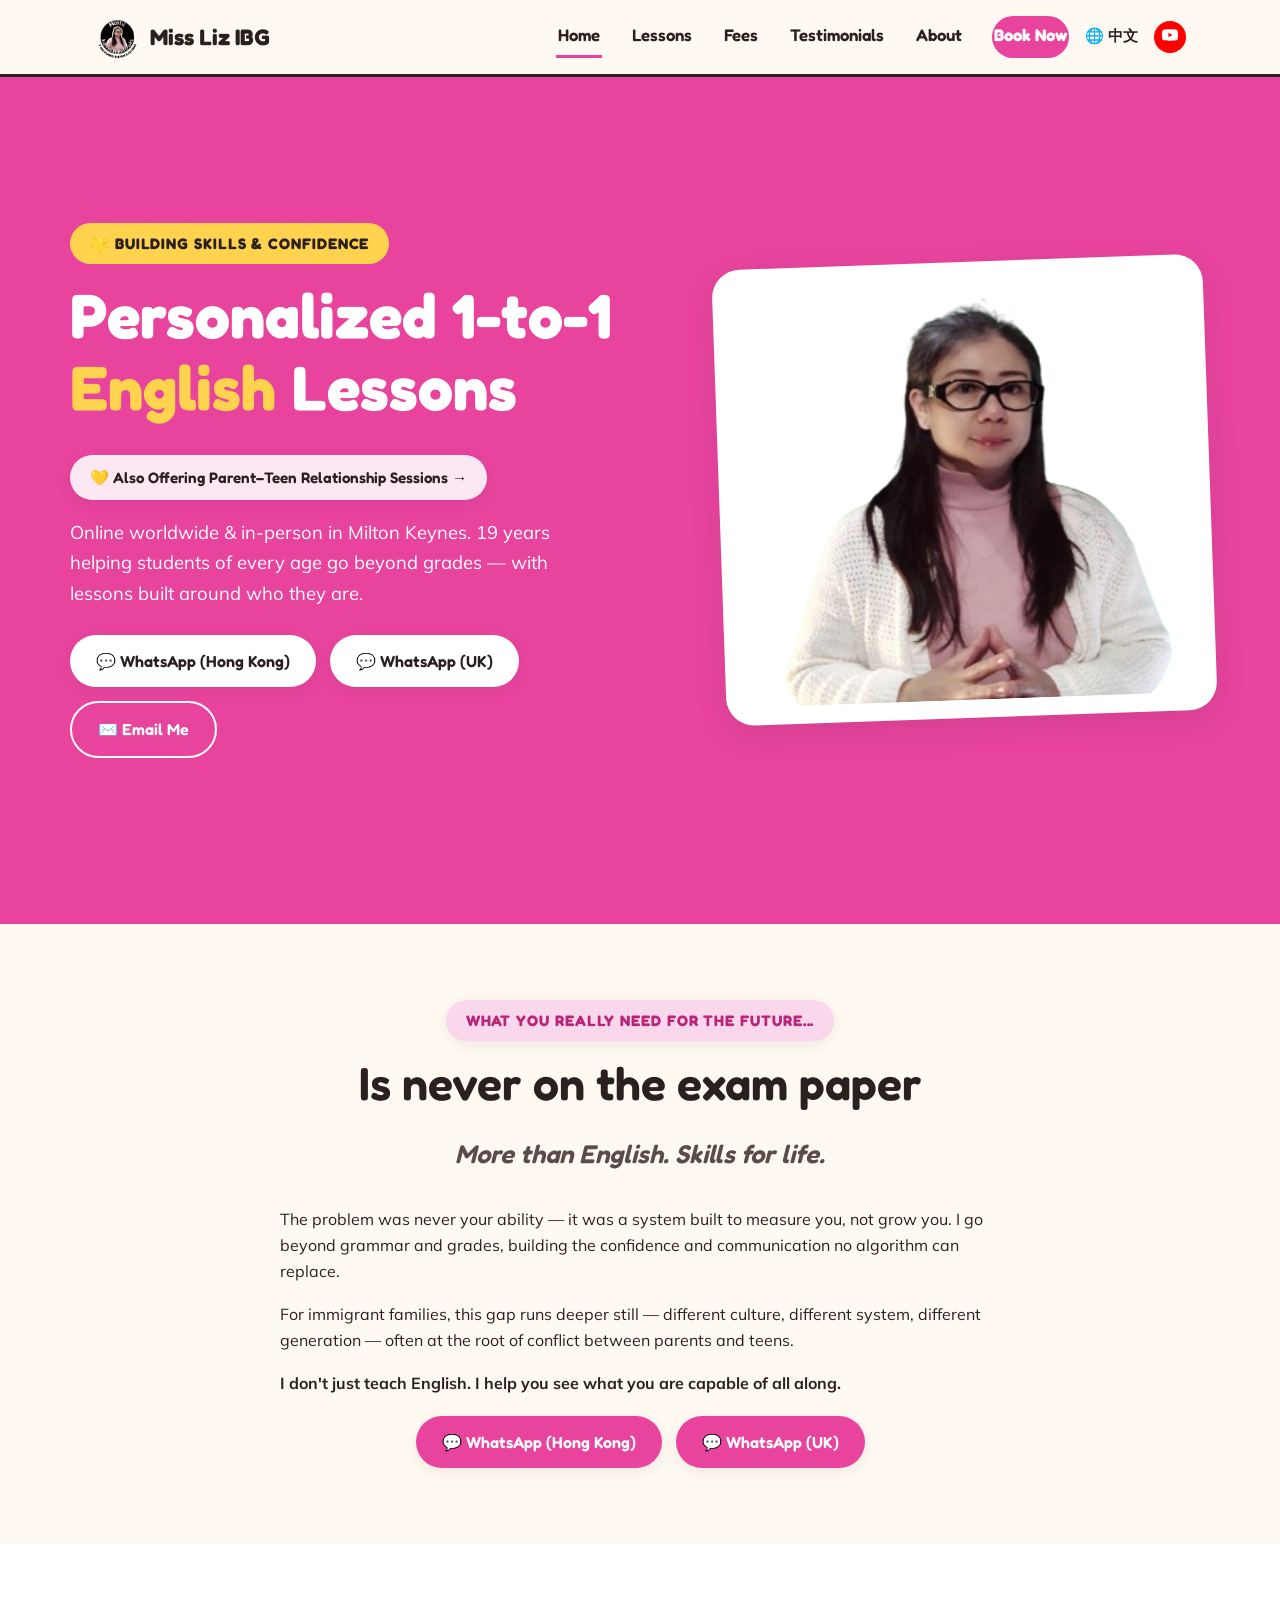
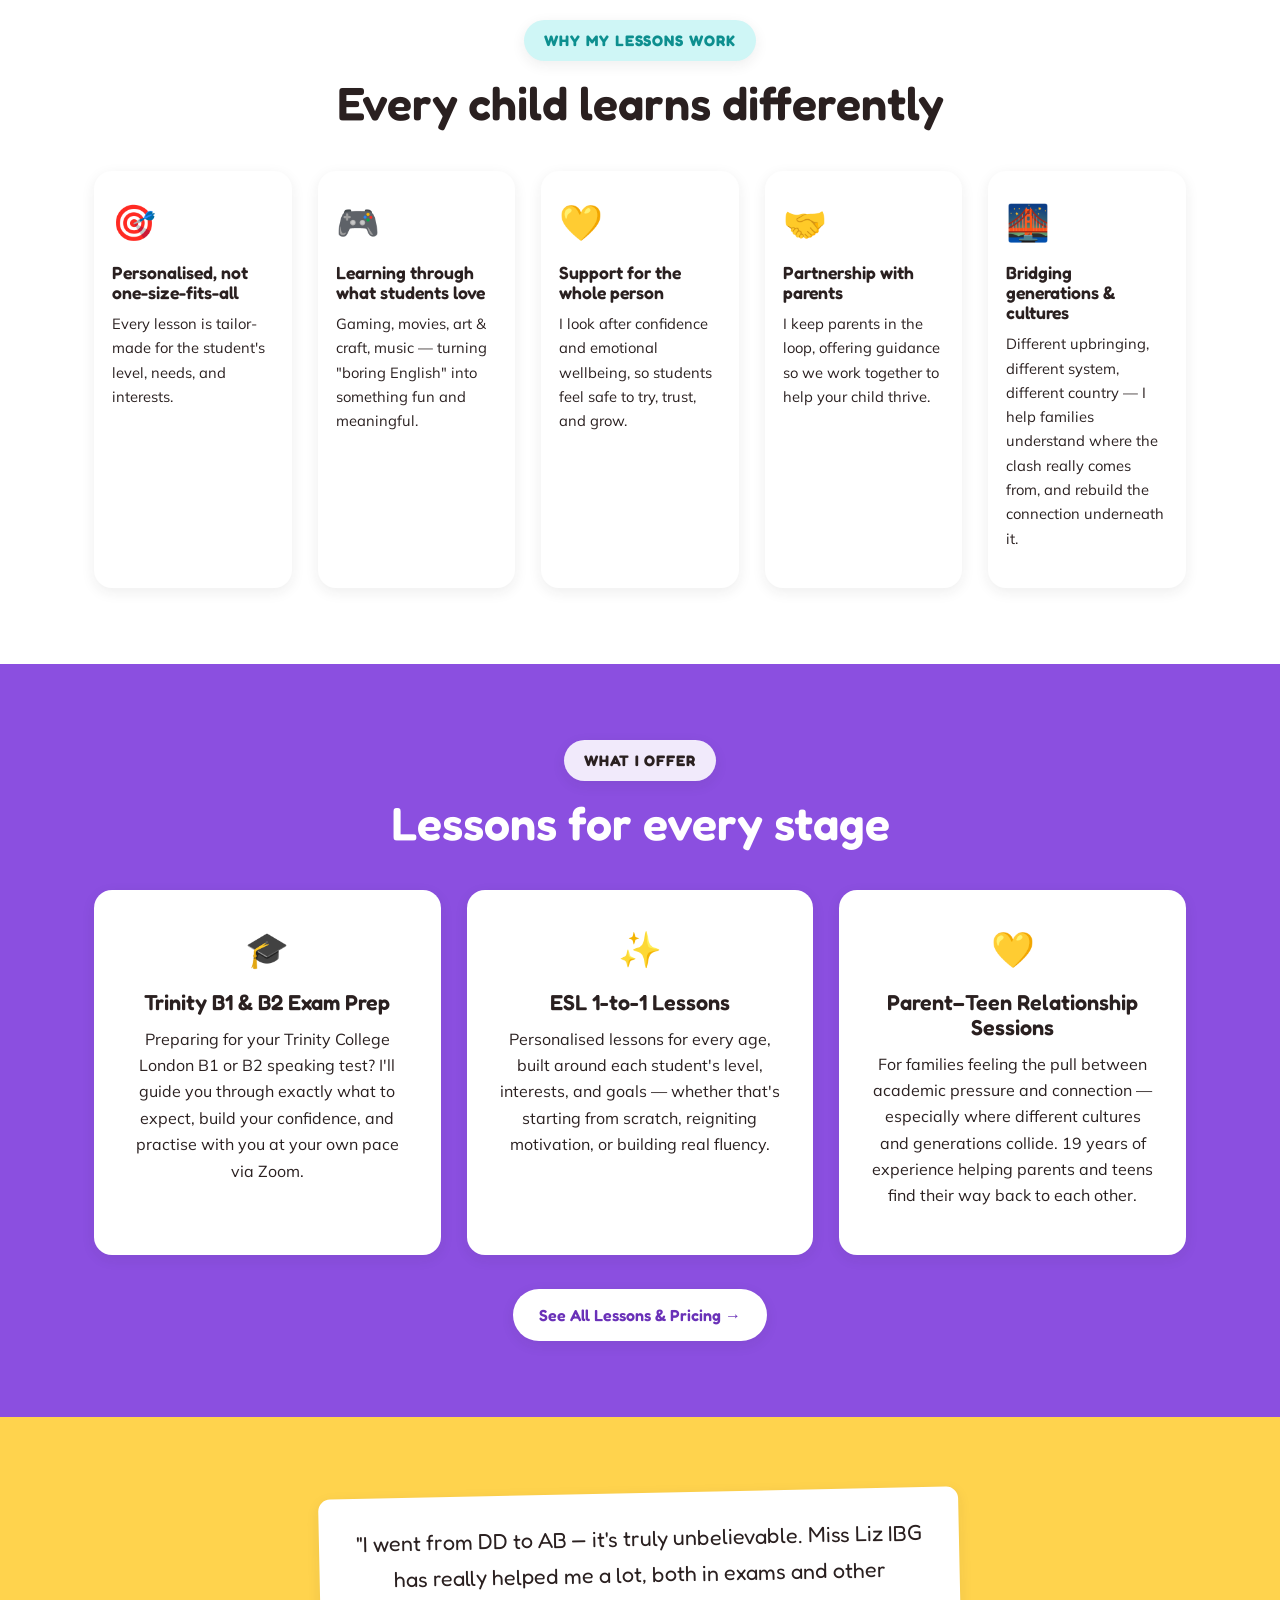
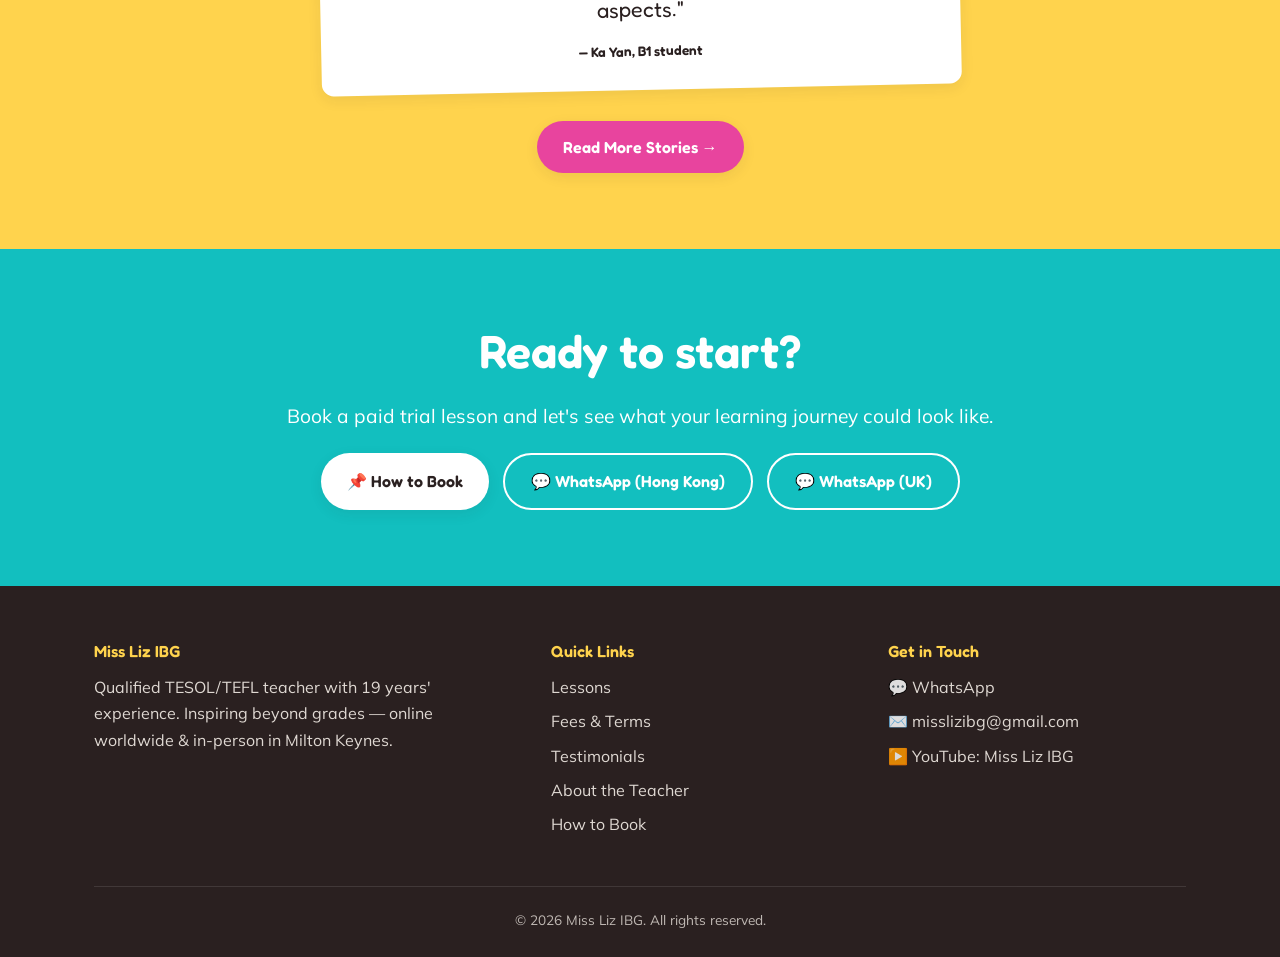
==== commit 7b6f1053: "Update index.html" ====
--- a/index.html
+++ b/index.html
@@ -88,7 +88,8 @@
       <a class="btn-link-pill" href="lessons.html" style="margin-bottom:18px;">💛 Also Offering Parent–Teen Relationship Sessions →</a>
       <p style="font-size:1.15rem; max-width:520px;">Online worldwide & in-person in Milton Keynes. 19 years helping students of every age go beyond grades — with lessons built around who they are.</p>
       <div class="btn-row" style="margin-top:26px;">
-        <a class="btn btn-white" href="https://wa.me/85292589612" target="_blank" rel="noopener">💬 WhatsApp Me</a>
+        <a class="btn btn-white" href="https://wa.me/85292589612" target="_blank" rel="noopener">💬 WhatsApp (Hong Kong)</a>
+        <a class="btn btn-white" href="https://wa.me/447561155098" target="_blank" rel="noopener">💬 WhatsApp (UK)</a>
         <a class="btn btn-outline" href="mailto:misslizibg@gmail.com">✉️ Email Me</a>
       </div>
     </div>
@@ -109,7 +110,8 @@
       <p><strong>I don't just teach English. I help you see what you are capable of all along.</strong></p>
     </div>
     <div class="btn-row" style="justify-content:center; margin-top:20px;">
-      <a class="btn btn-pink" href="https://wa.me/85292589612" target="_blank" rel="noopener">💬 WhatsApp Me to Start</a>
+      <a class="btn btn-pink" href="https://wa.me/85292589612" target="_blank" rel="noopener">💬 WhatsApp (Hong Kong)</a>
+      <a class="btn btn-pink" href="https://wa.me/447561155098" target="_blank" rel="noopener">💬 WhatsApp (UK)</a>
     </div>
   </div>
 </section>
@@ -191,7 +193,8 @@
     <p class="max-prose mx-auto" style="font-size:1.2rem;">Book a paid trial lesson and let's see what your learning journey could look like.</p>
     <div class="btn-row" style="justify-content:center; margin-top:20px;">
       <a class="btn btn-white" href="book.html">📌 How to Book</a>
-      <a class="btn btn-outline" href="https://wa.me/85292589612" target="_blank" rel="noopener">💬 WhatsApp Me</a>
+      <a class="btn btn-outline" href="https://wa.me/85292589612" target="_blank" rel="noopener">💬 WhatsApp (Hong Kong)</a>
+      <a class="btn btn-outline" href="https://wa.me/447561155098" target="_blank" rel="noopener">💬 WhatsApp (UK)</a>
     </div>
   </div>
 </section>
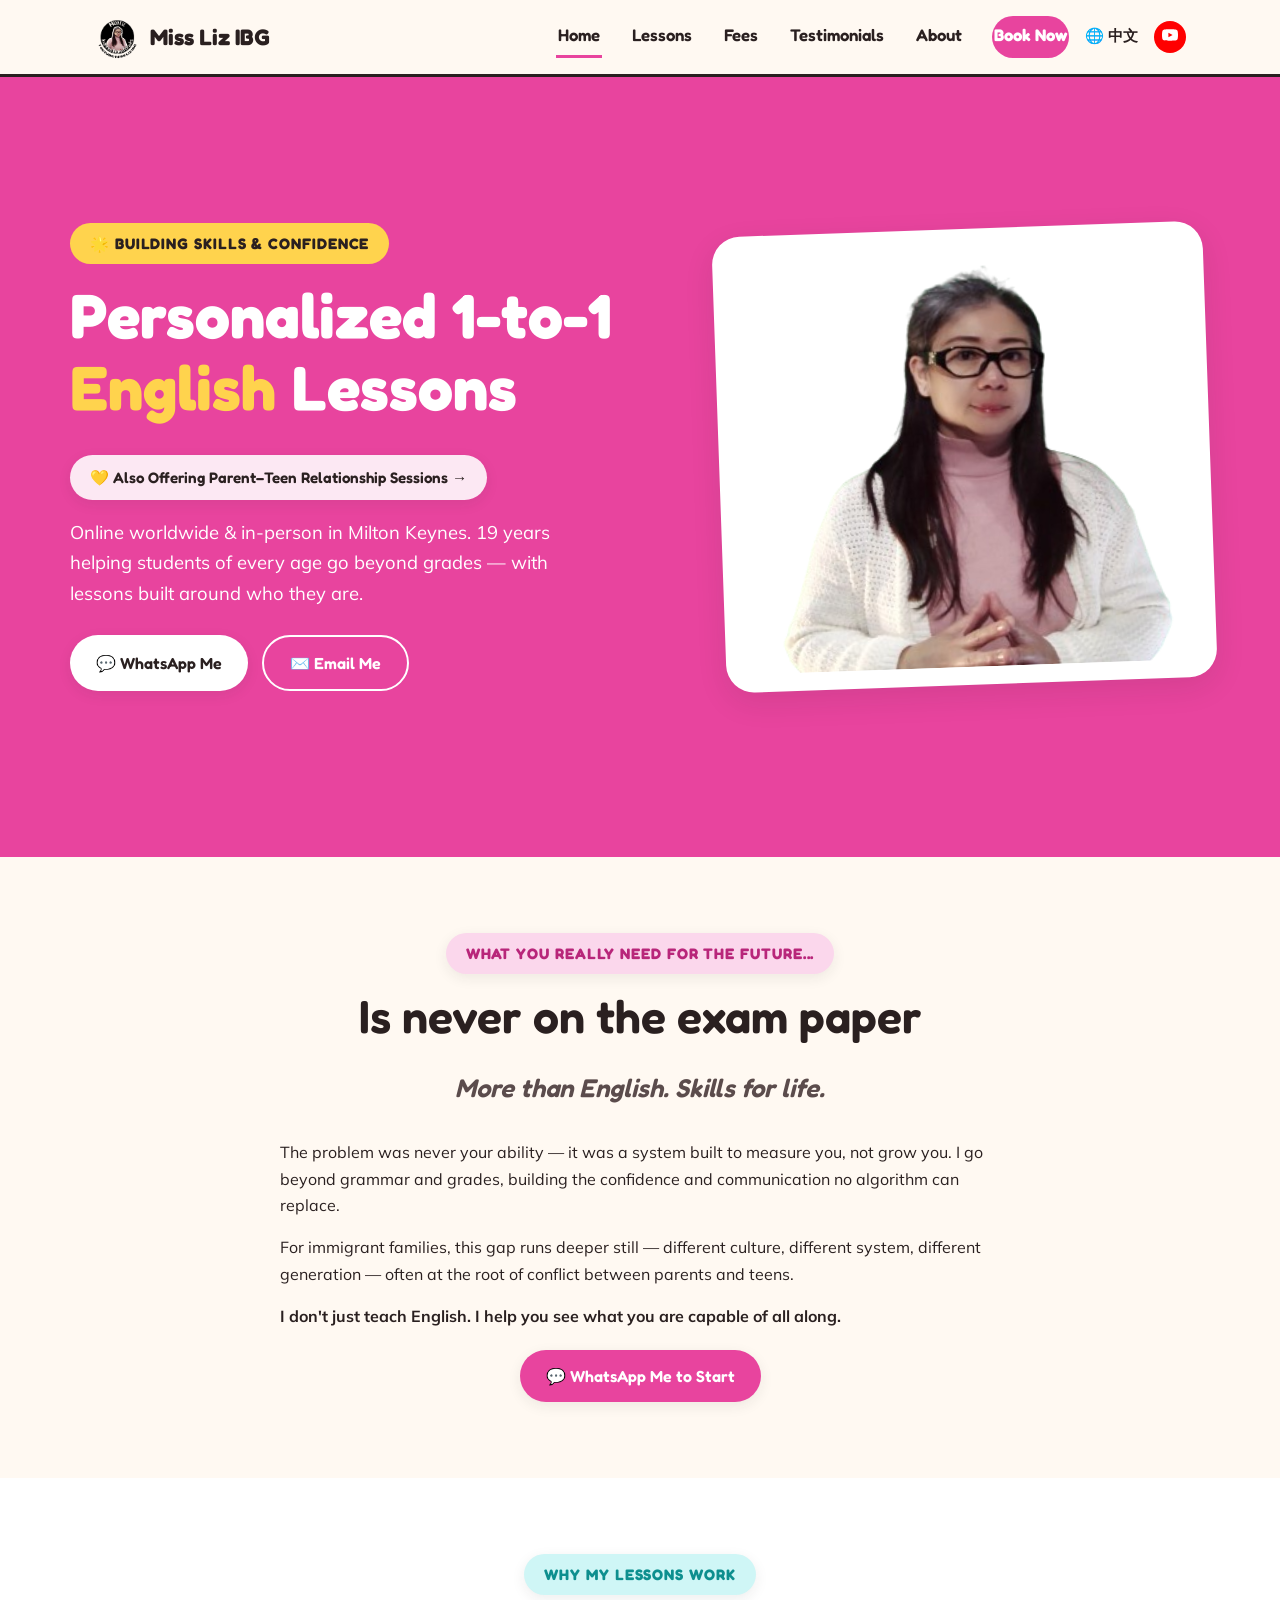
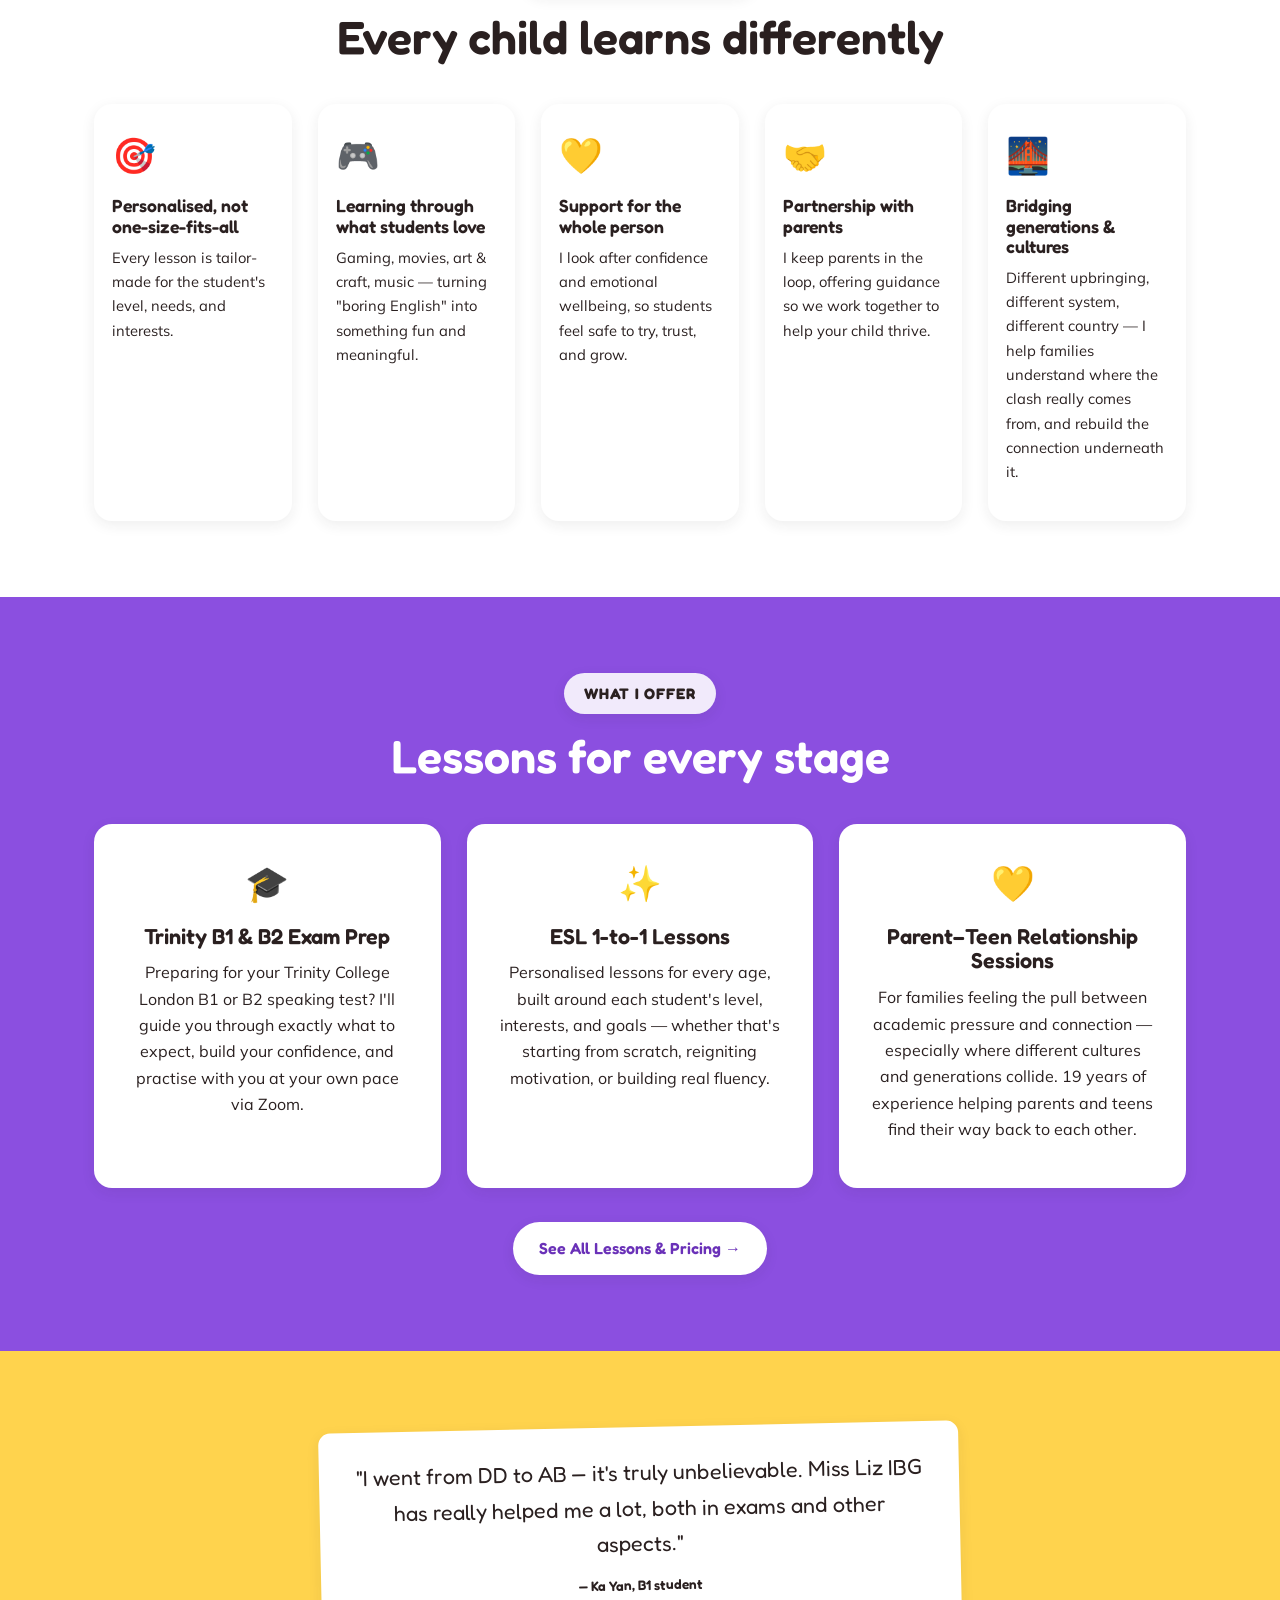
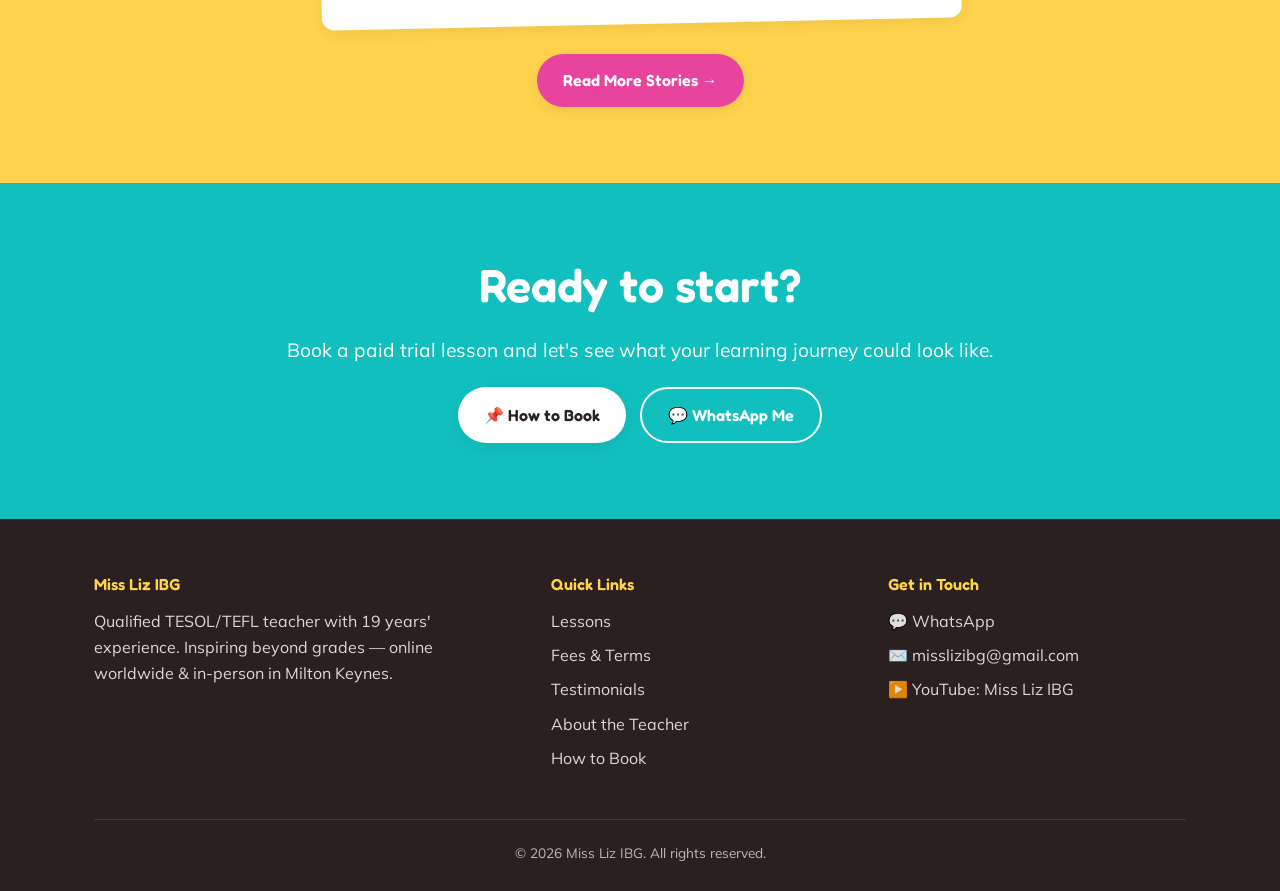
==== commit c2ed12f3: "Update index.html" ====
--- a/index.html
+++ b/index.html
@@ -88,8 +88,7 @@
       <a class="btn-link-pill" href="lessons.html" style="margin-bottom:18px;">💛 Also Offering Parent–Teen Relationship Sessions →</a>
       <p style="font-size:1.15rem; max-width:520px;">Online worldwide & in-person in Milton Keynes. 19 years helping students of every age go beyond grades — with lessons built around who they are.</p>
       <div class="btn-row" style="margin-top:26px;">
-        <a class="btn btn-white" href="https://wa.me/85292589612" target="_blank" rel="noopener">💬 WhatsApp (Hong Kong)</a>
-        <a class="btn btn-white" href="https://wa.me/447561155098" target="_blank" rel="noopener">💬 WhatsApp (UK)</a>
+        <a class="btn btn-white" href="https://wa.me/85292589612" target="_blank" rel="noopener">💬 WhatsApp Me</a>
         <a class="btn btn-outline" href="mailto:misslizibg@gmail.com">✉️ Email Me</a>
       </div>
     </div>
@@ -110,8 +109,7 @@
       <p><strong>I don't just teach English. I help you see what you are capable of all along.</strong></p>
     </div>
     <div class="btn-row" style="justify-content:center; margin-top:20px;">
-      <a class="btn btn-pink" href="https://wa.me/85292589612" target="_blank" rel="noopener">💬 WhatsApp (Hong Kong)</a>
-      <a class="btn btn-pink" href="https://wa.me/447561155098" target="_blank" rel="noopener">💬 WhatsApp (UK)</a>
+      <a class="btn btn-pink" href="https://wa.me/85292589612" target="_blank" rel="noopener">💬 WhatsApp Me to Start</a>
     </div>
   </div>
 </section>
@@ -193,8 +191,7 @@
     <p class="max-prose mx-auto" style="font-size:1.2rem;">Book a paid trial lesson and let's see what your learning journey could look like.</p>
     <div class="btn-row" style="justify-content:center; margin-top:20px;">
       <a class="btn btn-white" href="book.html">📌 How to Book</a>
-      <a class="btn btn-outline" href="https://wa.me/85292589612" target="_blank" rel="noopener">💬 WhatsApp (Hong Kong)</a>
-      <a class="btn btn-outline" href="https://wa.me/447561155098" target="_blank" rel="noopener">💬 WhatsApp (UK)</a>
+      <a class="btn btn-outline" href="https://wa.me/85292589612" target="_blank" rel="noopener">💬 WhatsApp Me</a>
     </div>
   </div>
 </section>
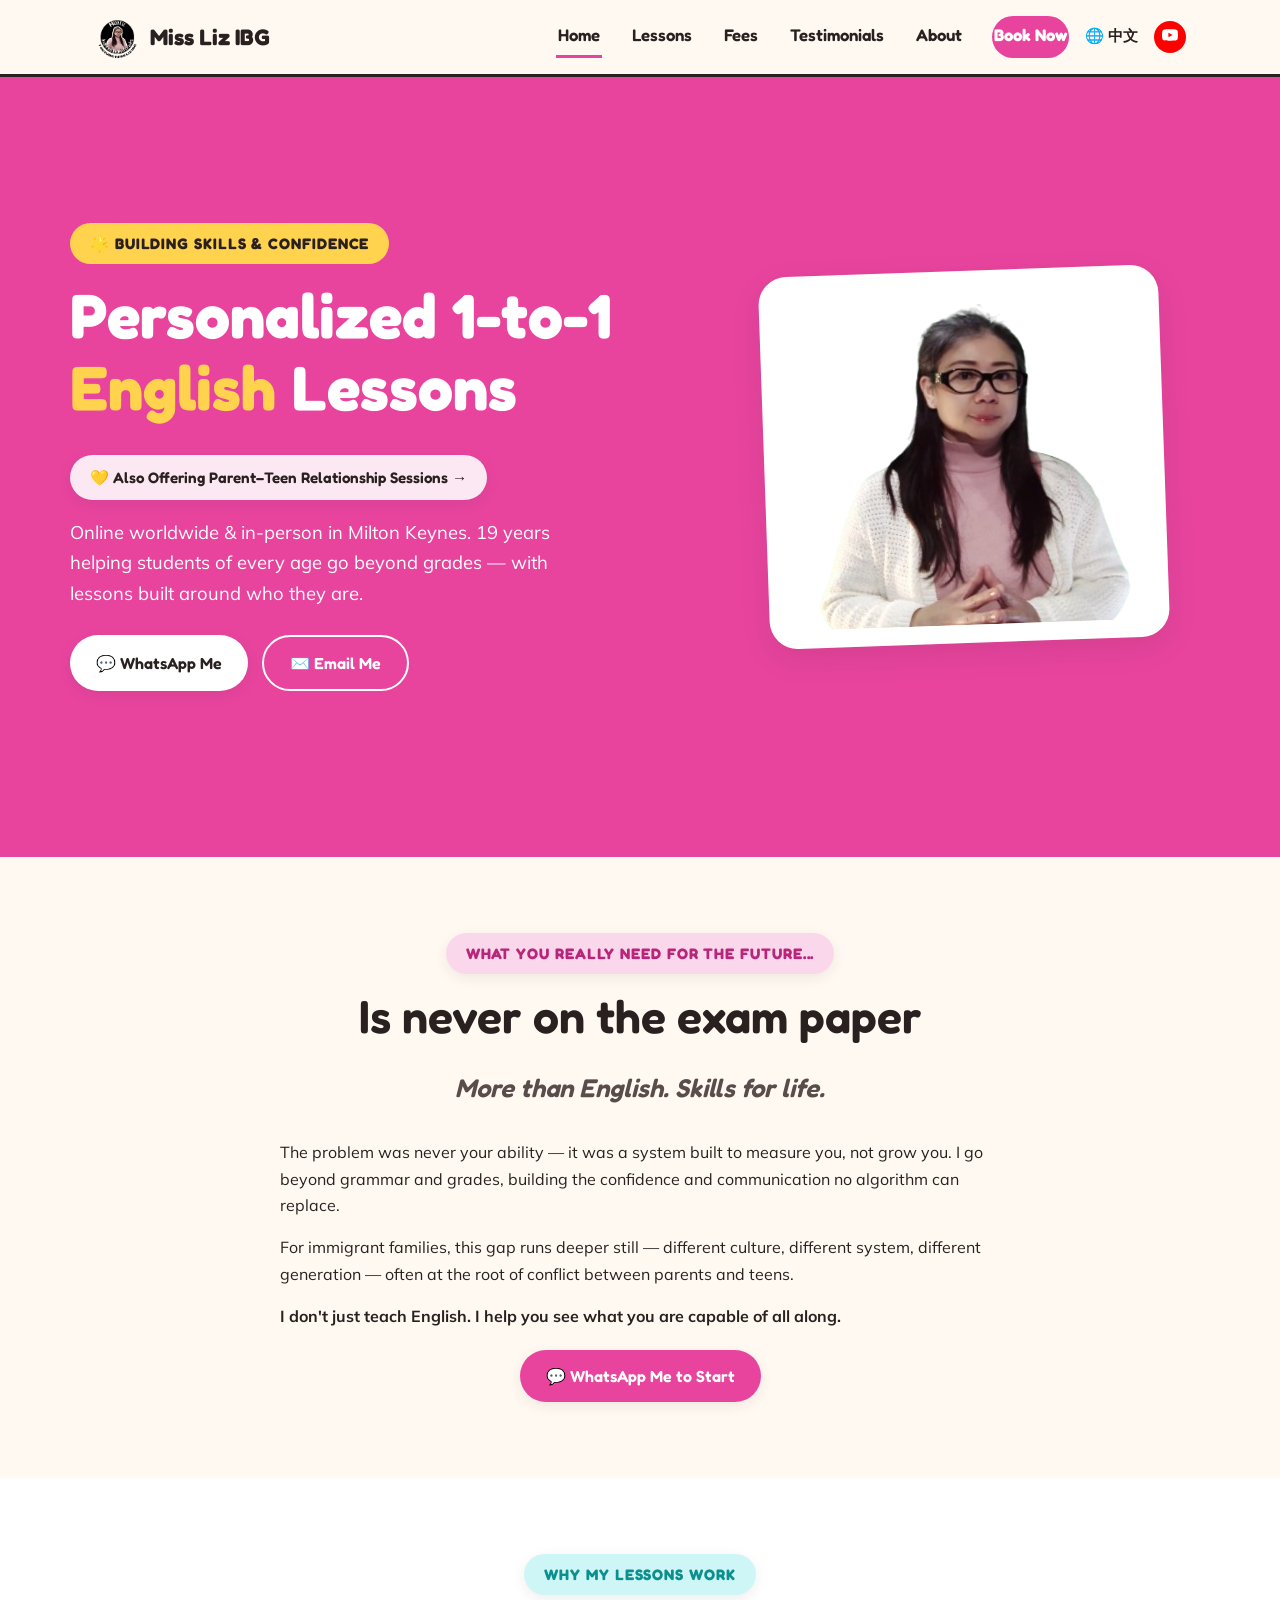
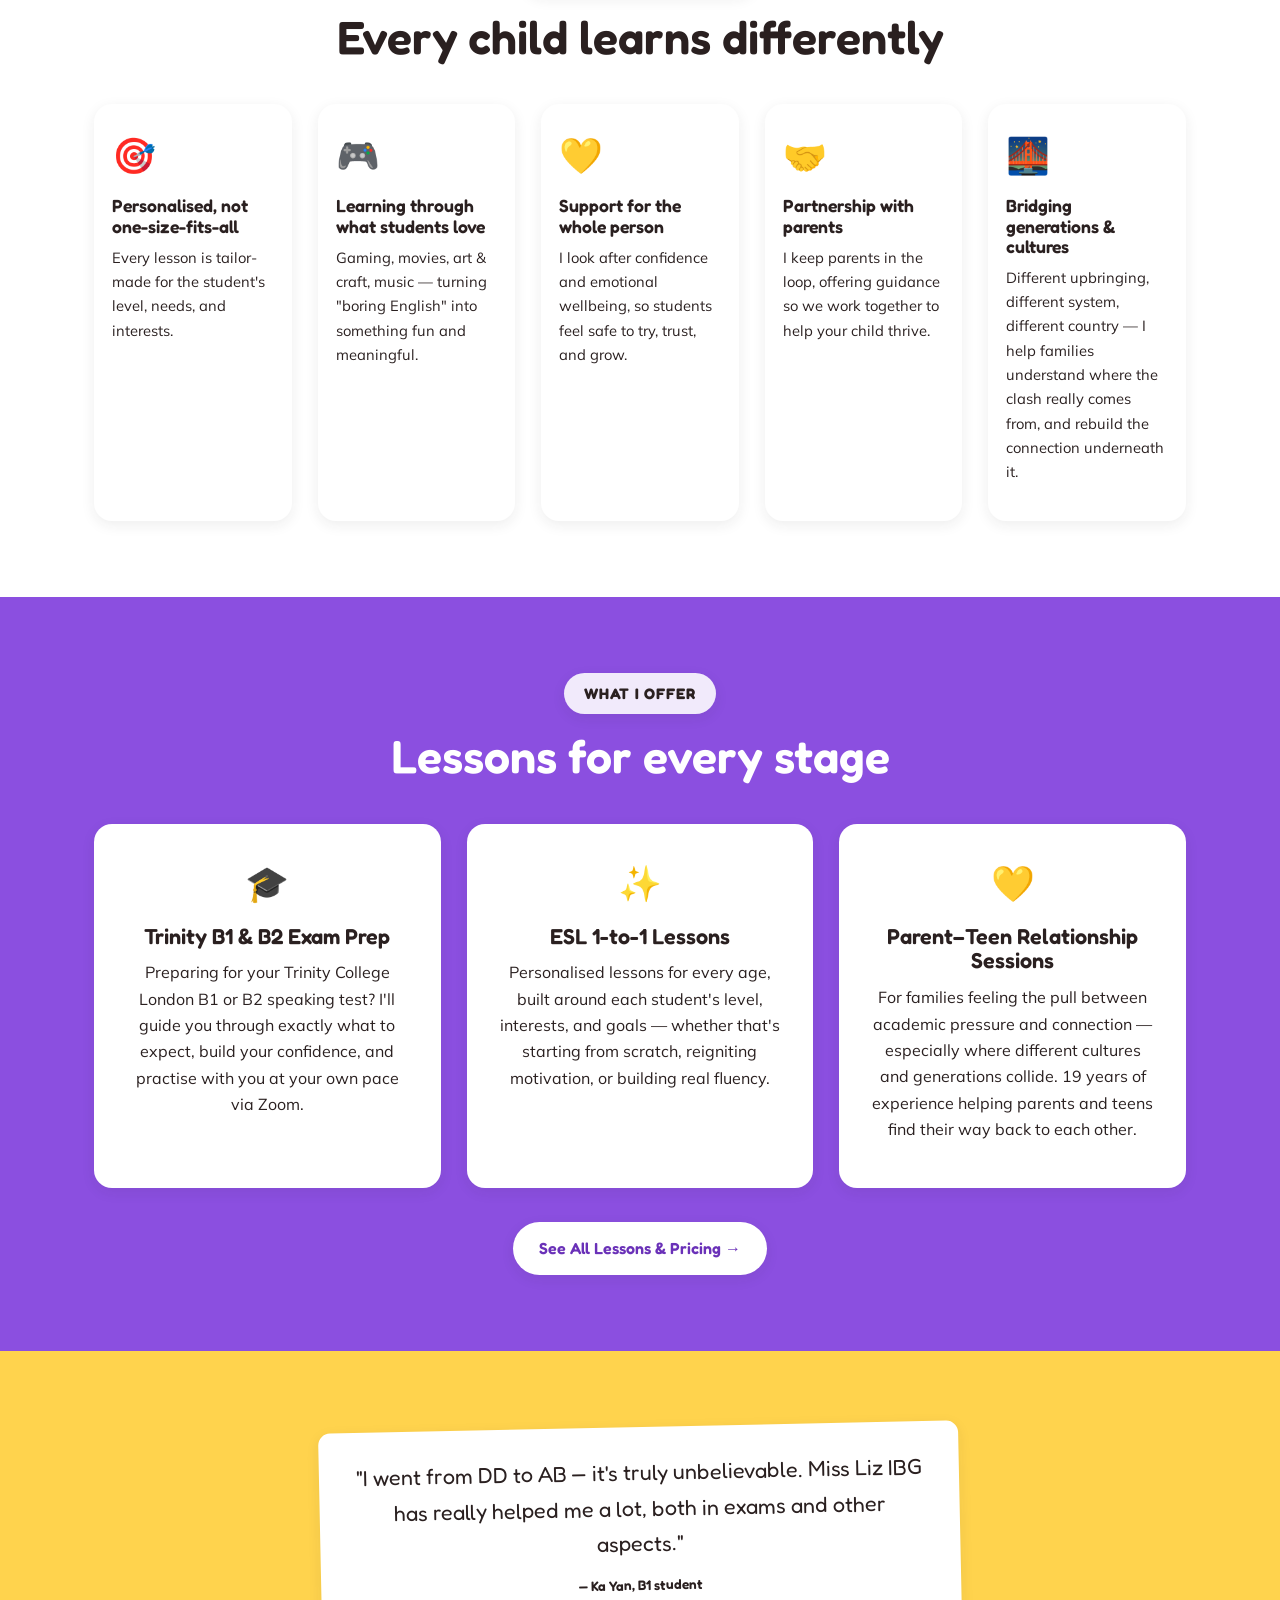
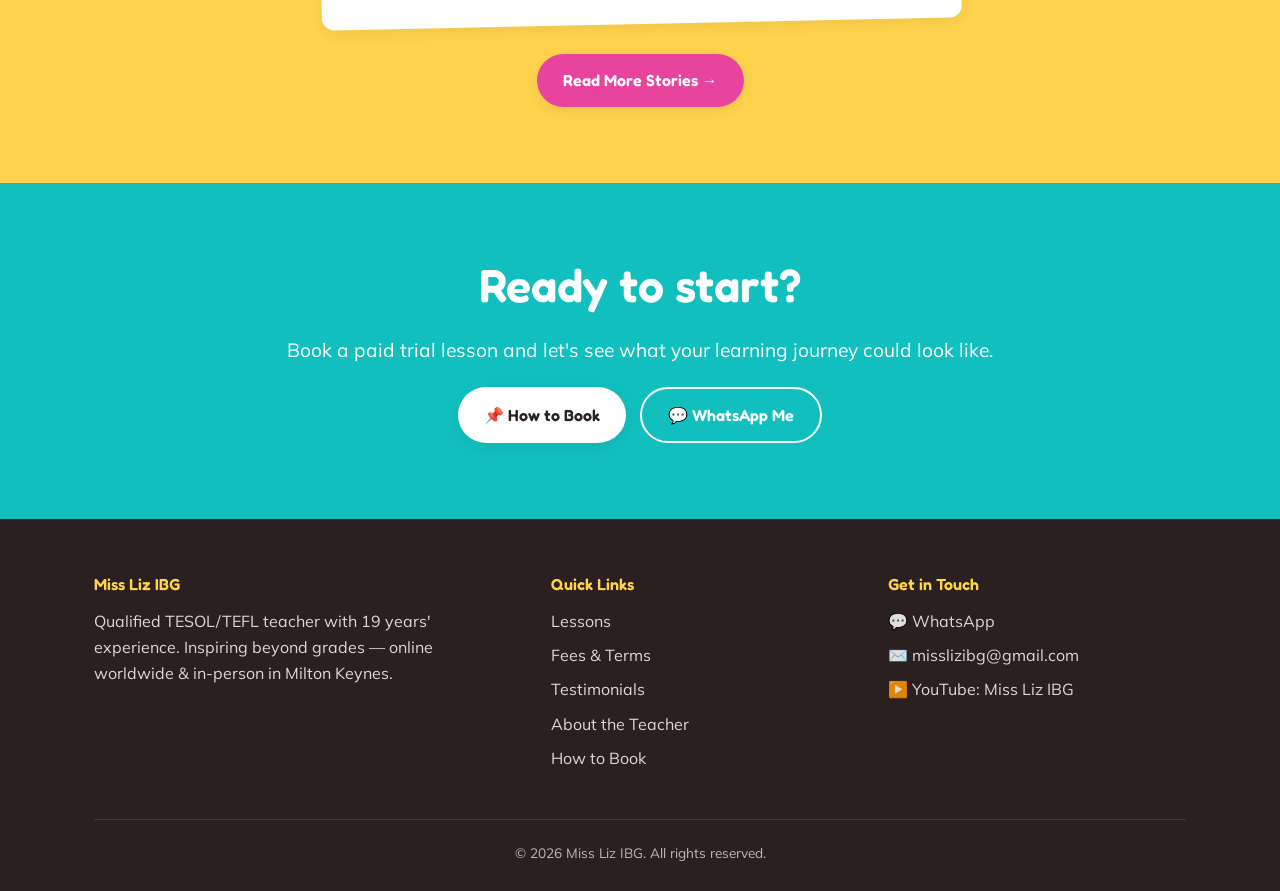
==== commit c7826804: "Update index.html" ====
--- a/index.html
+++ b/index.html
@@ -92,7 +92,7 @@
         <a class="btn btn-outline" href="mailto:misslizibg@gmail.com">✉️ Email Me</a>
       </div>
     </div>
-    <div class="hero-photo-wrap">
+    <div class="hero-photo-wrap" style="max-width:400px; width:100%; margin:0 auto; justify-self:center;">
       <img src="images/liz-headshot.png" alt="Miss Liz, qualified TESOL TEFL ESL teacher">
     </div>
   </div>
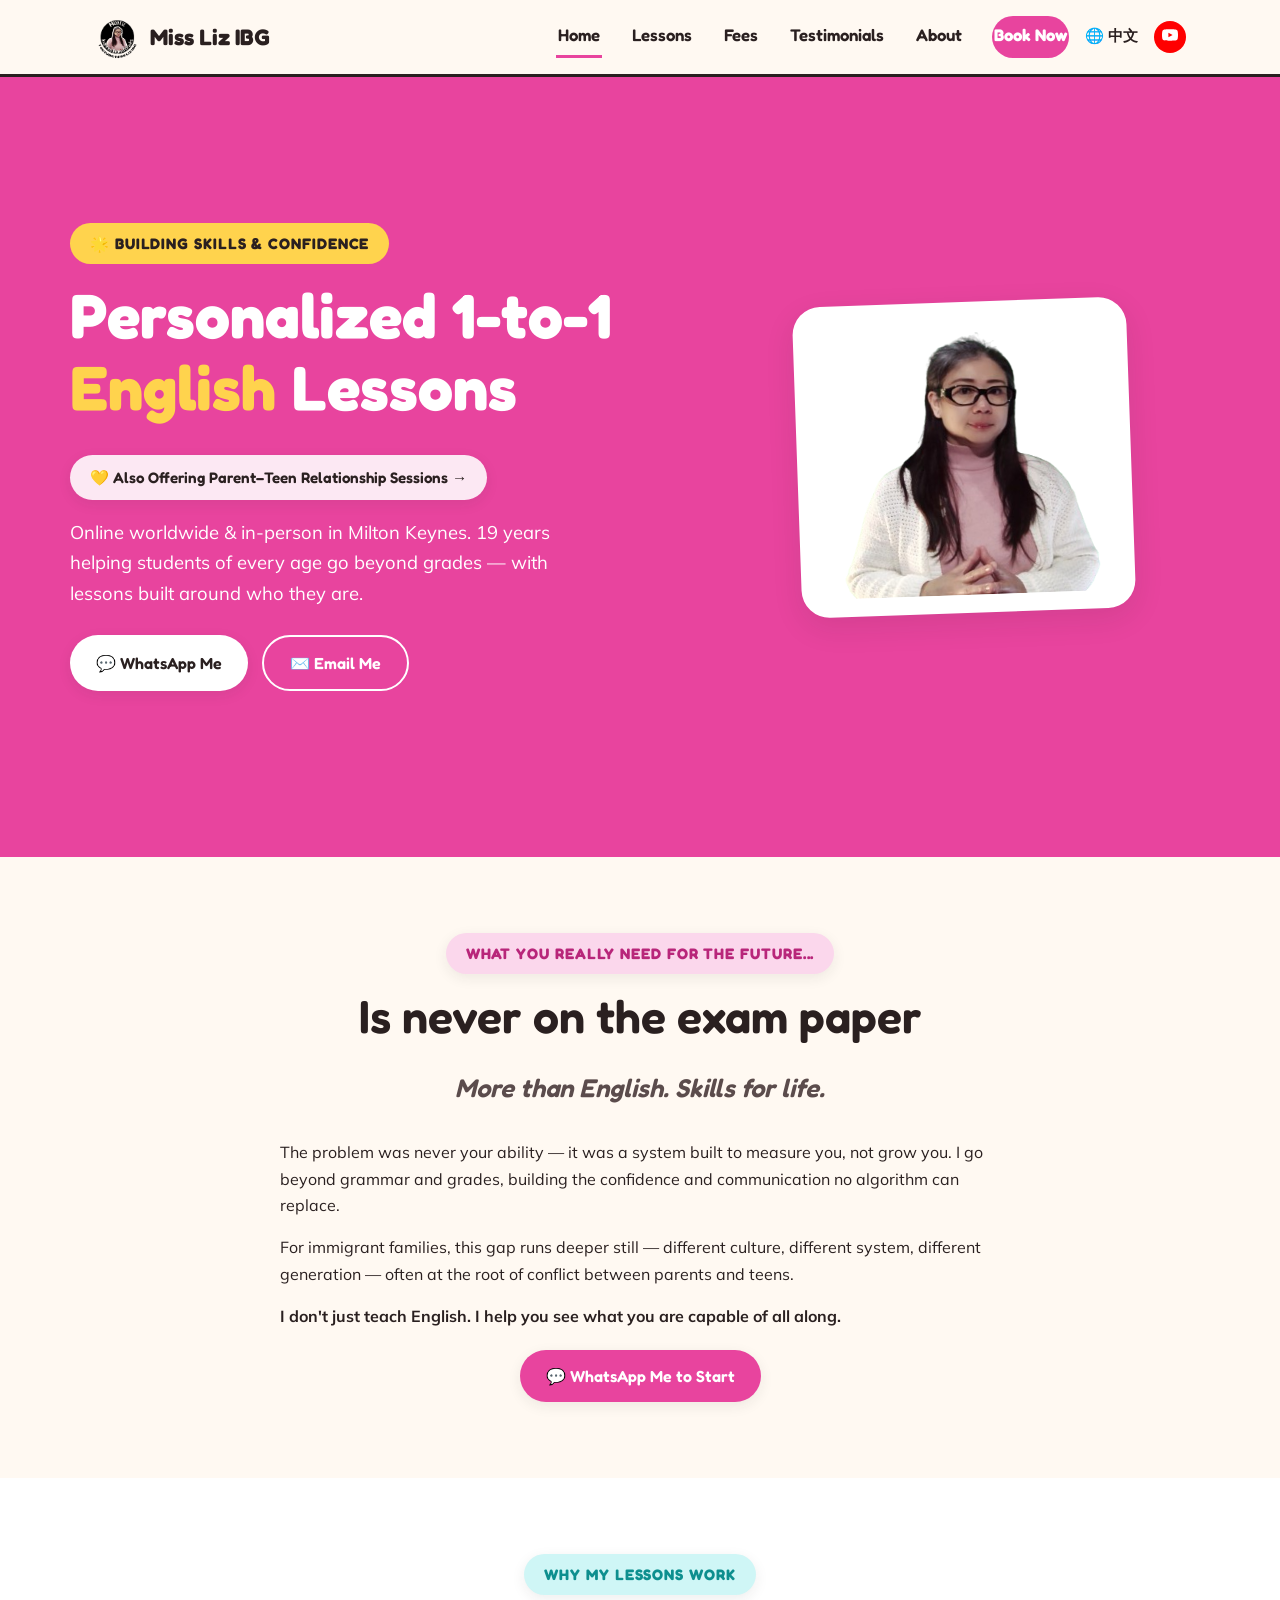
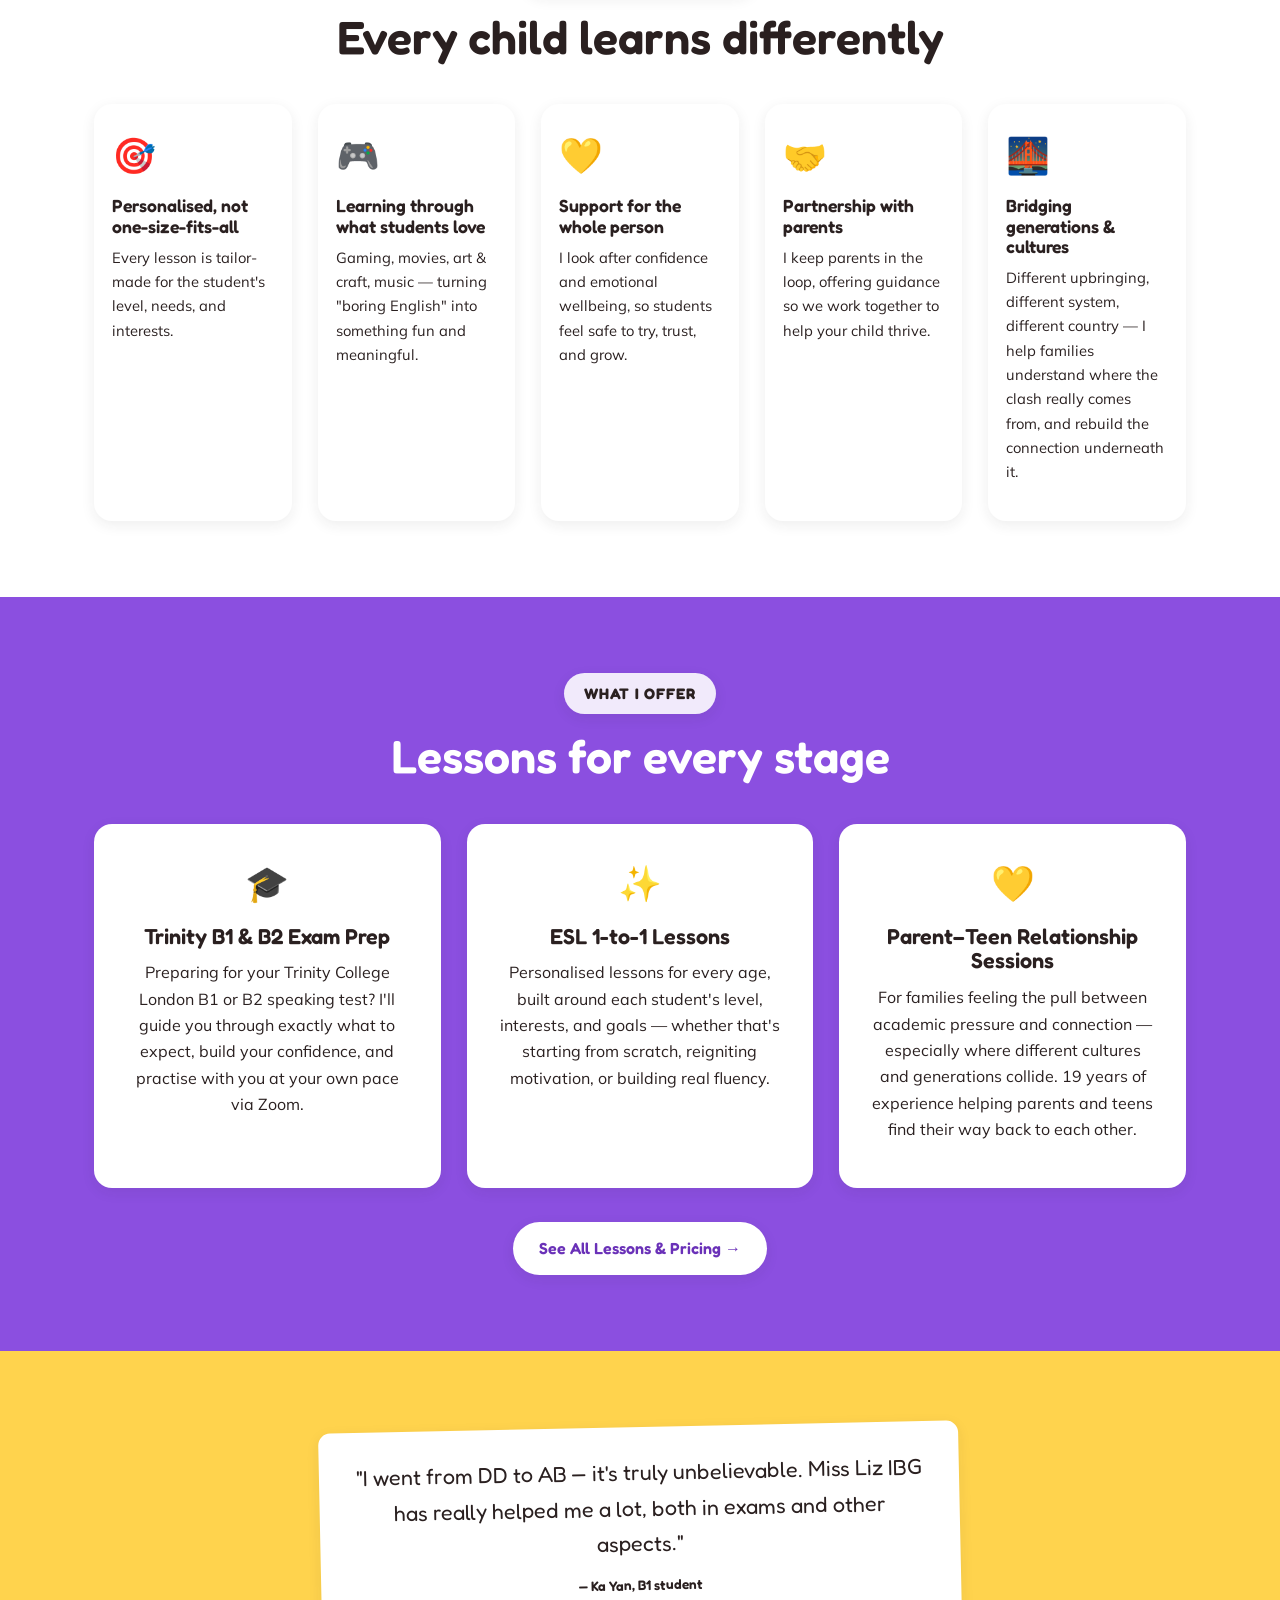
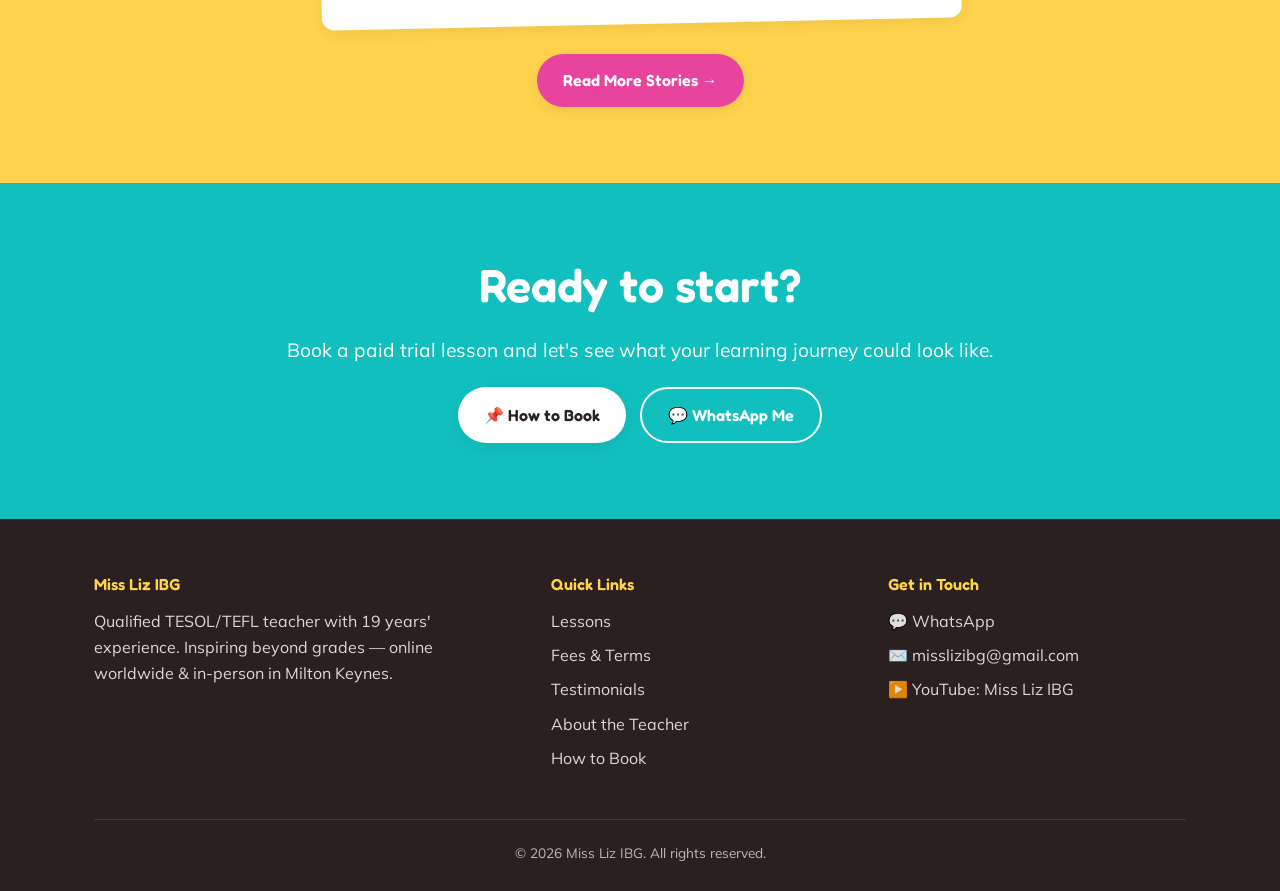
==== commit 3b5286f3: "Update index.html" ====
--- a/index.html
+++ b/index.html
@@ -92,7 +92,7 @@
         <a class="btn btn-outline" href="mailto:misslizibg@gmail.com">✉️ Email Me</a>
       </div>
     </div>
-    <div class="hero-photo-wrap" style="max-width:400px; width:100%; margin:0 auto; justify-self:center;">
+    <div class="hero-photo-wrap" style="max-width:min(400px, 68%); width:100%; margin:0 auto; justify-self:center;">
       <img src="images/liz-headshot.png" alt="Miss Liz, qualified TESOL TEFL ESL teacher">
     </div>
   </div>
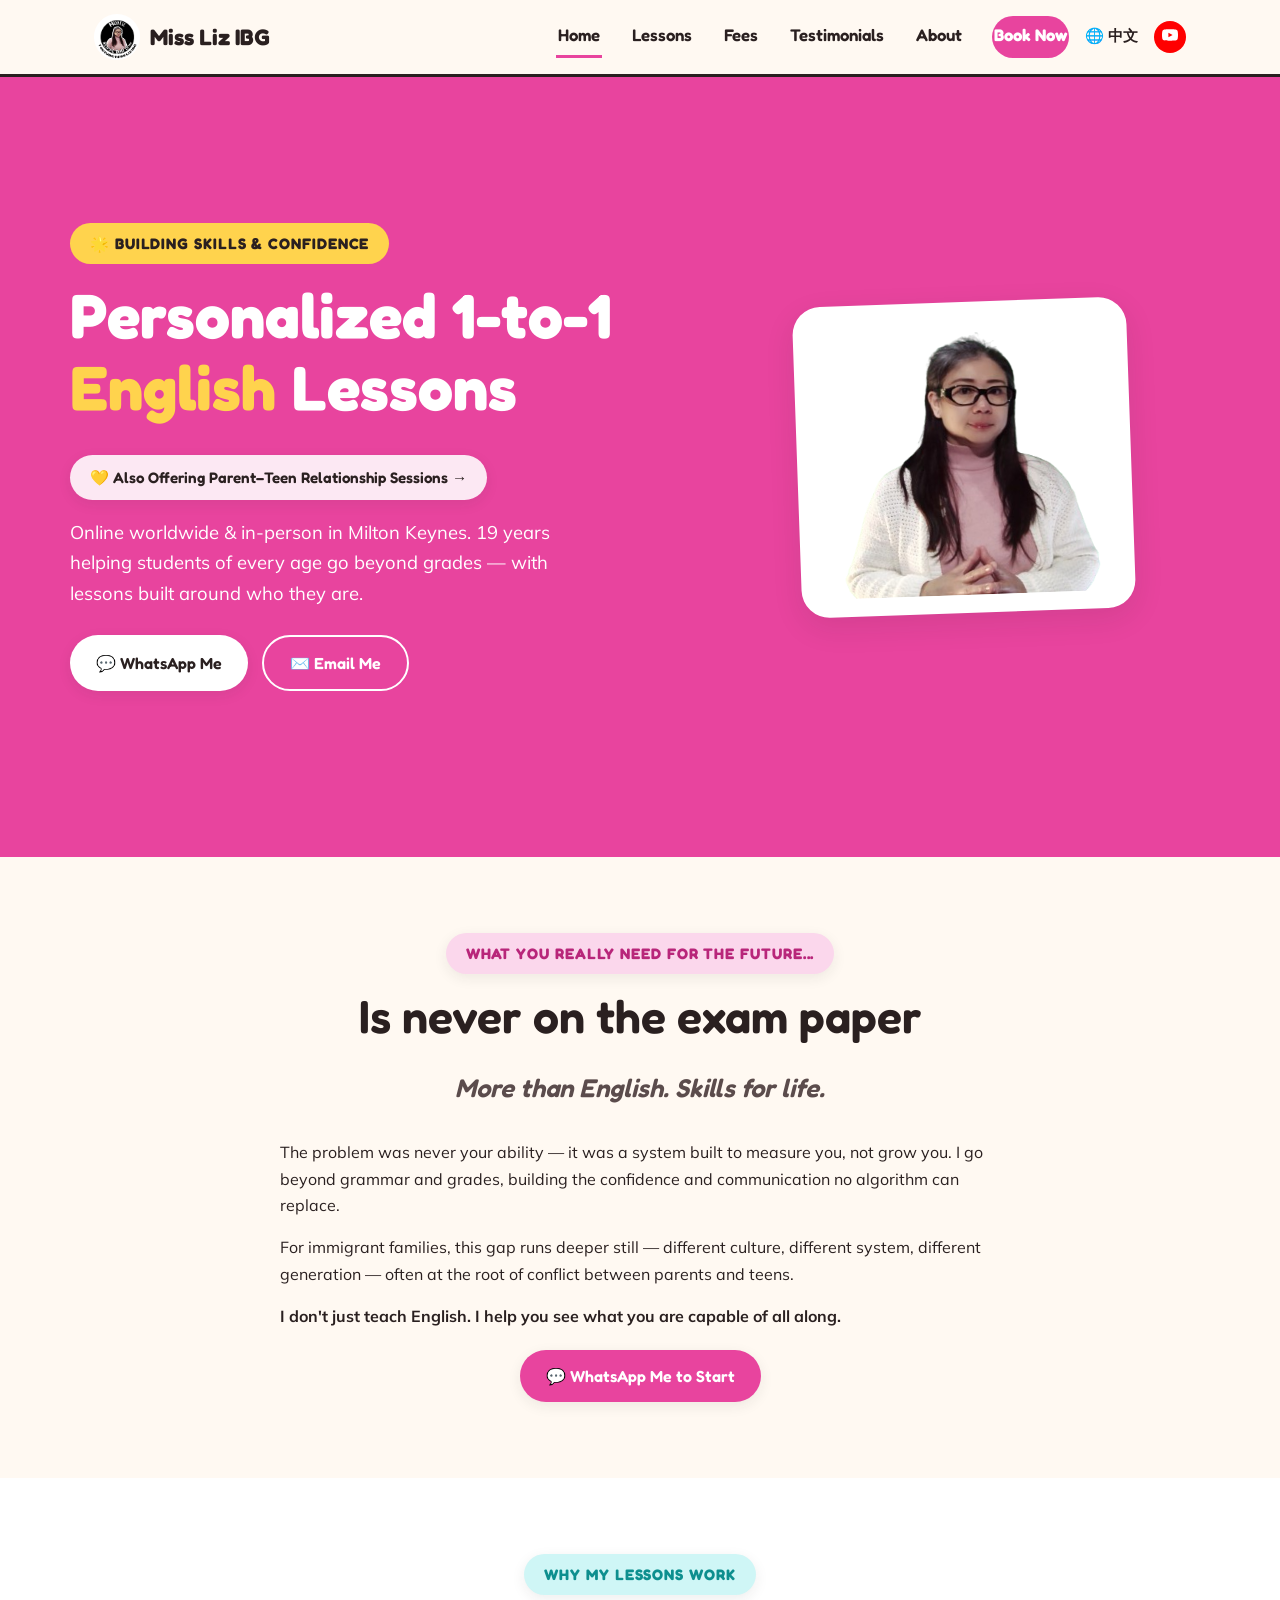
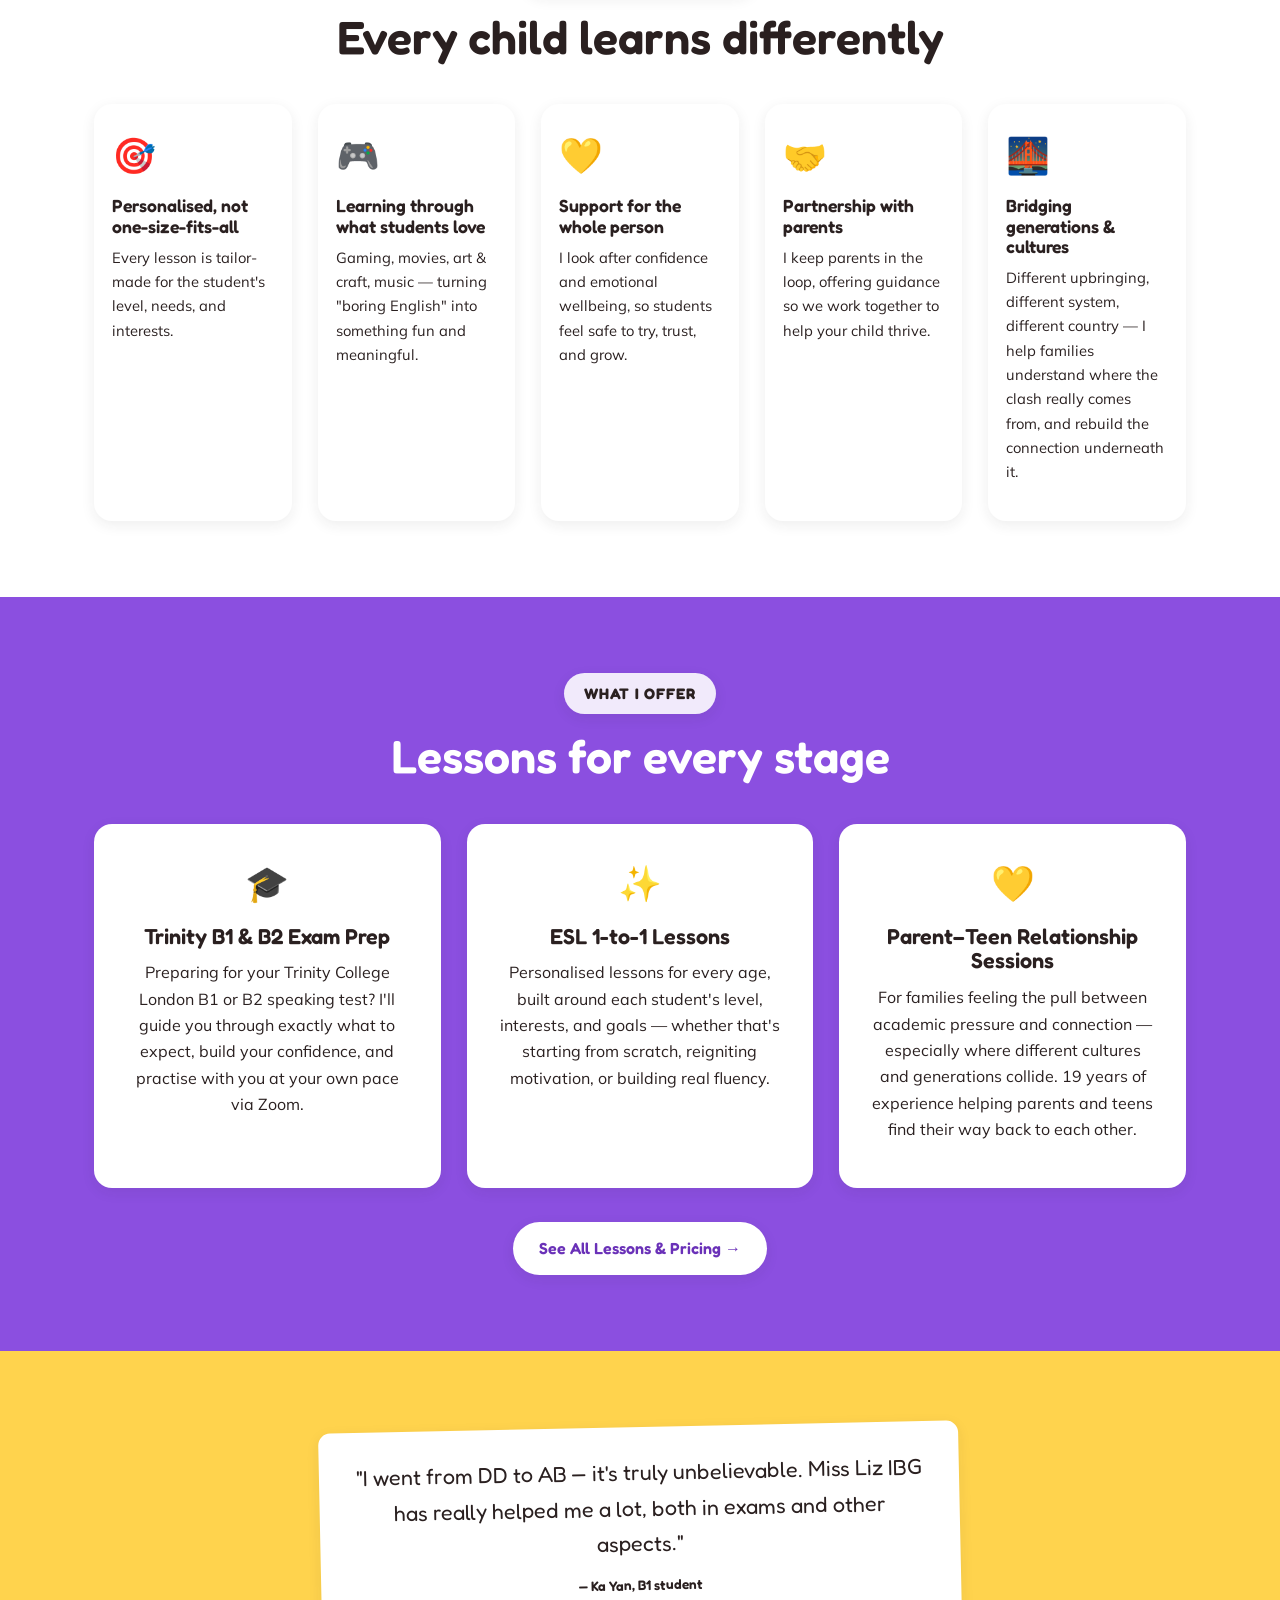
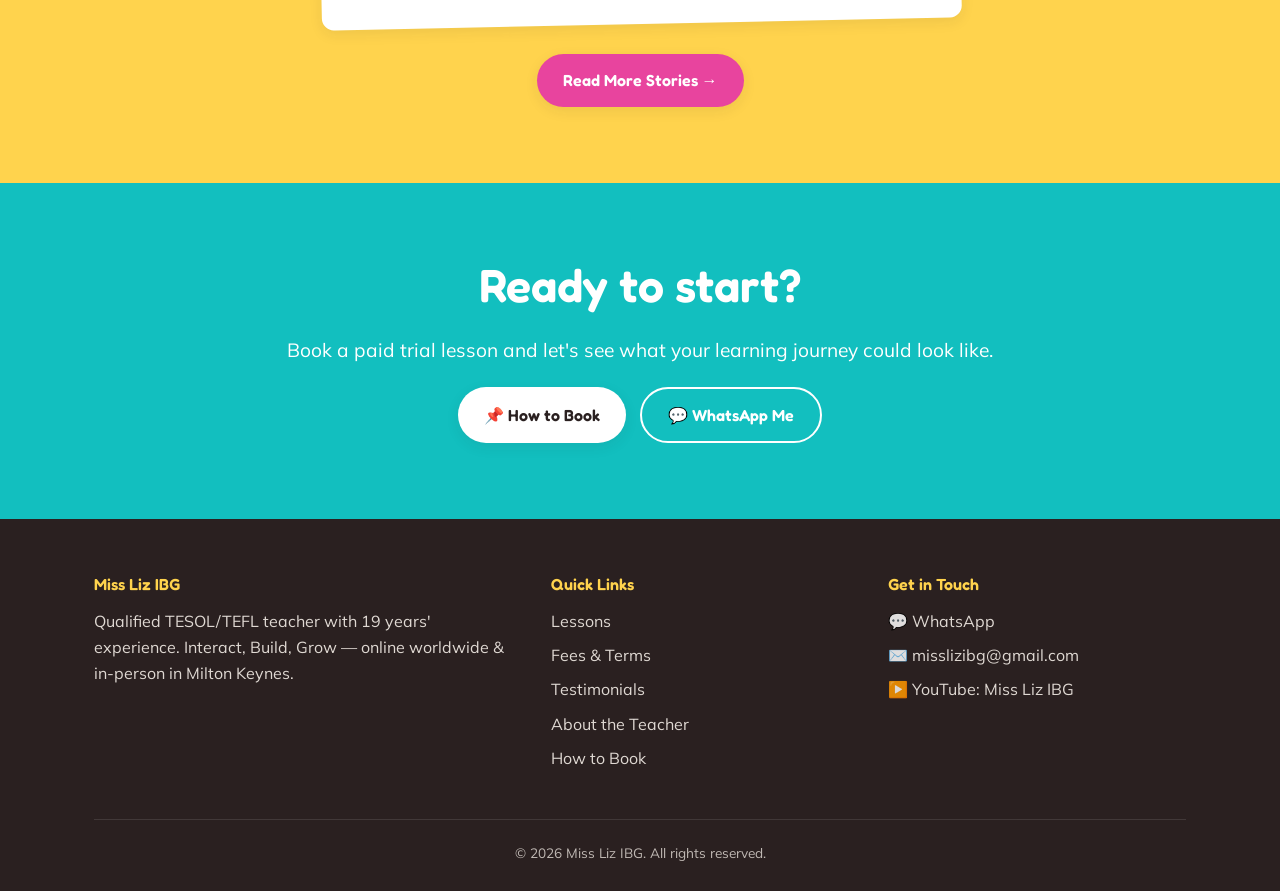
==== commit a671786e: "Update index.html" ====
--- a/index.html
+++ b/index.html
@@ -56,6 +56,14 @@
   ]
 }
 </script>
+<style>
+/* Mobile: trim empty space under the hero photo */
+@media (max-width: 820px){
+  header.band-pink{ padding-bottom:36px !important; min-height:0 !important; }
+  header.band-pink .hero{ min-height:0 !important; padding-bottom:0 !important; gap:28px !important; }
+  header.band-pink .hero-photo-wrap{ margin-bottom:0 !important; padding-bottom:0 !important; min-height:0 !important; }
+}
+</style>
 </head>
 <body>
 
@@ -201,7 +209,7 @@
     <div class="footer-grid">
       <div>
         <h4>Miss Liz IBG</h4>
-        <p style="opacity:0.85;">Qualified TESOL/TEFL teacher with 19 years' experience. Inspiring beyond grades — online worldwide & in-person in Milton Keynes.</p>
+        <p style="opacity:0.85;">Qualified TESOL/TEFL teacher with 19 years' experience. Interact, Build, Grow — online worldwide & in-person in Milton Keynes.</p>
       </div>
       <div>
         <h4>Quick Links</h4>
